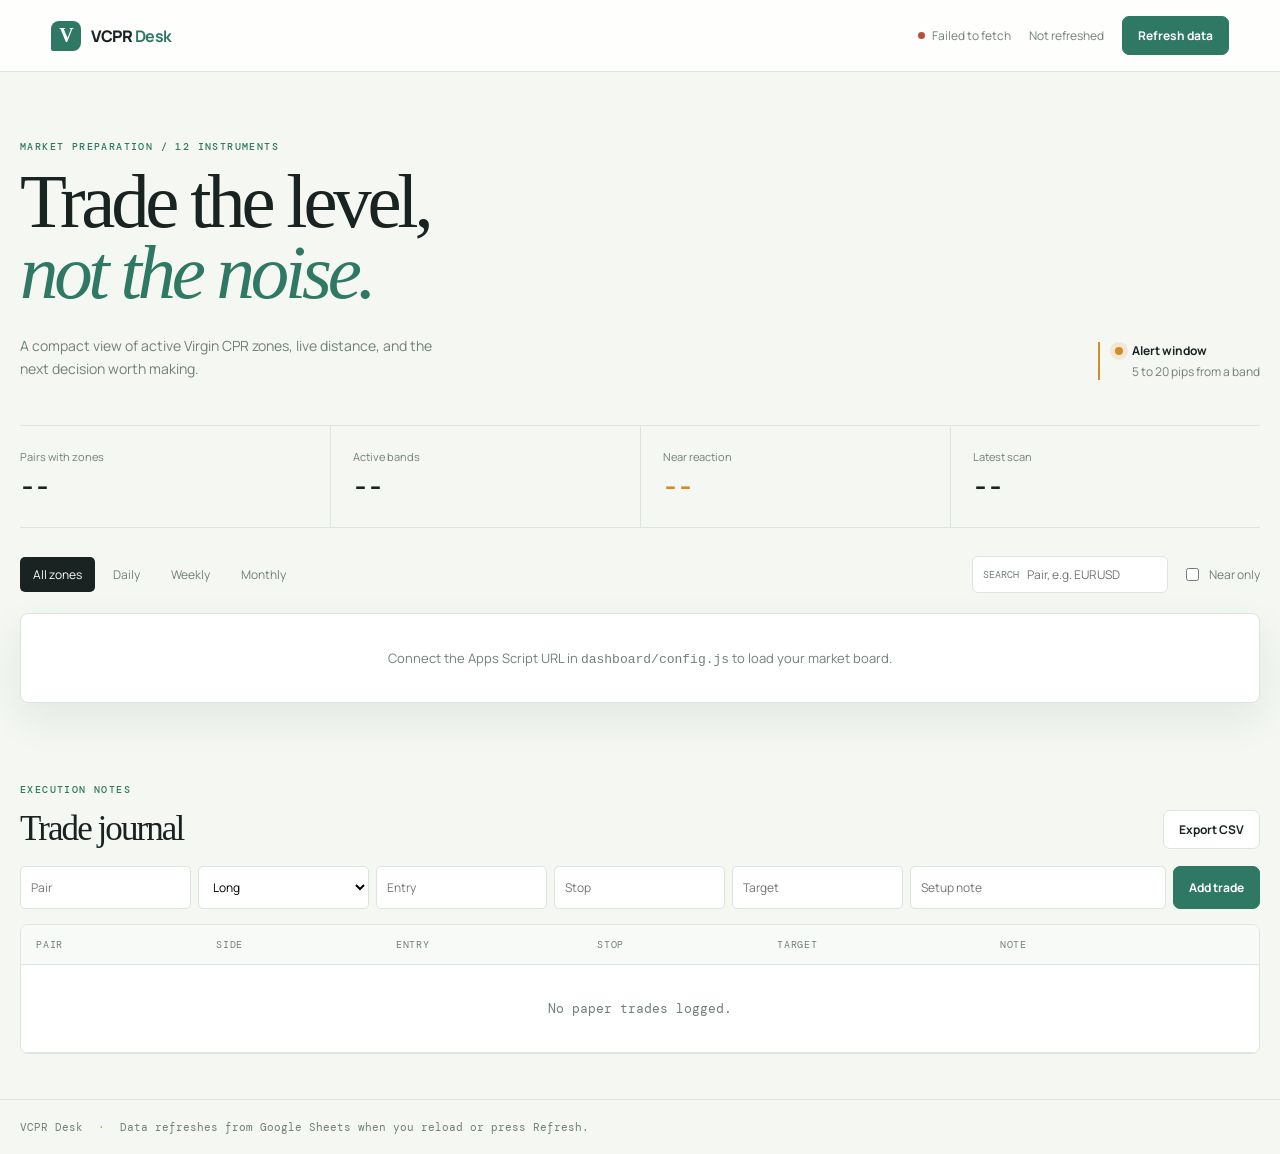
==== dashboard/index.html @ 0ec73b0f "add TradingView widget, news, and macro rate context to dashboard" ====
<!doctype html>
<html lang="en">
<head>
  <meta charset="utf-8">
  <meta name="viewport" content="width=device-width, initial-scale=1">
  <title>VCPR Desk</title>
  <link rel="preconnect" href="https://fonts.googleapis.com">
  <link rel="preconnect" href="https://fonts.gstatic.com" crossorigin>
  <link href="https://fonts.googleapis.com/css2?family=DM+Mono:wght@400;500&family=Manrope:wght@400;500;600;700;800&display=swap" rel="stylesheet">
  <link rel="stylesheet" href="styles.css">
  <style>
    .pair-table-wrap{background:var(--white);border:1px solid var(--line);border-radius:8px;overflow:hidden;box-shadow:var(--shadow)}
    .market-header,.market-row{display:grid;grid-template-columns:1.2fr .7fr 1fr 1.2fr 2fr 1fr 1fr 24px;gap:14px;align-items:center;padding:14px 17px}
    .market-header{background:#f7faf7;color:var(--muted);font:10px 'DM Mono',monospace;text-transform:uppercase;letter-spacing:.08em}
    .market-row{border-top:1px solid var(--line);font:12px 'DM Mono',monospace;cursor:pointer;outline:0}
    .market-row:hover,.market-row.open{background:#f8fbf8}.market-row.near{box-shadow:inset 3px 0 var(--amber);background:#fffaf0}
    .row-pair{font-weight:500;font-size:14px}.row-gap.near{color:var(--amber)}.row-chevron{font-size:18px;color:var(--green);text-align:center}
    .row-details{display:none;flex-direction:column;gap:16px;padding:16px 50px 22px;background:#f7faf7;border-top:1px dashed var(--line);font-size:11px;color:var(--muted)}
    .row-details.open{display:flex}
    .row-details-grid{display:grid;grid-template-columns:1fr 1fr 1fr 2fr;gap:18px}
    .row-details-grid div{display:flex;flex-direction:column;gap:5px}
    .row-details b{font:10px 'DM Mono',monospace;color:var(--green);text-transform:uppercase}
    .row-details span{line-height:1.5}
    .row-subsection{border-top:1px solid var(--line);padding-top:14px}
    .row-subsection h4{margin:0 0 10px;font:10px 'DM Mono',monospace;color:var(--green);text-transform:uppercase;letter-spacing:.08em}
    .rate-grid{display:grid;grid-template-columns:1fr 1fr;gap:14px;margin-bottom:8px}
    .rate-grid div{display:flex;flex-direction:column;gap:4px}
    .rate-grid b{font:11px Manrope,sans-serif;color:var(--ink);text-transform:none;font-weight:600}
    .macro-note{margin:0;line-height:1.55}
    .news-list{display:flex;flex-direction:column;gap:8px}
    .news-item{display:grid;grid-template-columns:50px 1fr auto;gap:10px;align-items:center;background:var(--white);border:1px solid var(--line);border-radius:5px;padding:8px 10px;font-size:11px}
    .news-item.empty-inline{grid-template-columns:1fr;color:var(--muted)}
    .news-country{font:10px 'DM Mono',monospace;color:var(--green);font-weight:700}
    .news-title{color:var(--ink)}.news-date{color:var(--muted);font:10px 'DM Mono',monospace;white-space:nowrap}
    .tv-widget{min-height:220px}
    @media(max-width:700px){.market-header{display:none}.market-row{grid-template-columns:1fr 1fr 1fr 24px;gap:8px;padding:14px}.market-row>span:nth-child(2),.market-row>span:nth-child(5),.market-row>span:nth-child(6),.market-row>span:nth-child(7){display:none}.row-details{padding:14px}.row-details-grid{grid-template-columns:1fr 1fr}.row-details-grid div:last-child{grid-column:1/-1}.rate-grid{grid-template-columns:1fr}.news-item{grid-template-columns:1fr;gap:4px}}
  </style>
</head>
<body>
  <header class="topbar">
    <a class="brand" href="."><span class="brand-mark">V</span><span>VCPR <b>Desk</b></span></a>
    <div class="top-actions"><span class="status" id="connection"><i></i> Waiting for data</span><span id="last-refresh">Not refreshed</span><button class="button button-primary" id="refresh">Refresh data</button></div>
  </header>
  <main class="shell">
    <section class="hero"><div><p class="eyebrow">Market preparation / 12 instruments</p><h1>Trade the level,<br><em>not the noise.</em></h1><p class="hero-copy">A compact view of active Virgin CPR zones, live distance, and the next decision worth making.</p></div><div class="hero-note"><span class="pulse"></span><strong>Alert window</strong><span>5 to 20 pips from a band</span></div></section>
    <section class="stats" aria-label="Dashboard summary"><div><span>Pairs with zones</span><strong id="stat-pairs">--</strong></div><div><span>Active bands</span><strong id="stat-bands">--</strong></div><div class="stat-alert"><span>Near reaction</span><strong id="stat-near">--</strong></div><div><span>Latest scan</span><strong id="stat-scan">--</strong></div></section>
    <section class="toolbar"><div class="tabs" role="tablist"><button class="tab active" data-timeframe="all">All zones</button><button class="tab" data-timeframe="daily">Daily</button><button class="tab" data-timeframe="weekly">Weekly</button><button class="tab" data-timeframe="monthly">Monthly</button></div><label class="search"><span>Search</span><input id="pair-search" type="search" placeholder="Pair, e.g. EURUSD"></label><label class="toggle"><input id="near-only" type="checkbox"><span>Near only</span></label></section>
    <section id="pair-grid" class="pair-table-wrap" aria-live="polite"><div class="empty">Connect the Apps Script URL in <code>dashboard/config.js</code> to load your market board.</div></section>
    <section class="journal-section"><div class="section-heading"><div><p class="eyebrow">Execution notes</p><h2>Trade journal</h2></div><button class="button" id="export-journal">Export CSV</button></div><form id="trade-form" class="trade-form"><input name="pair" required placeholder="Pair"><select name="direction"><option>Long</option><option>Short</option></select><input name="entry" type="number" step="any" placeholder="Entry"><input name="stop" type="number" step="any" placeholder="Stop"><input name="target" type="number" step="any" placeholder="Target"><input name="note" placeholder="Setup note"><button class="button button-primary" type="submit">Add trade</button></form><div class="journal-wrap"><table><thead><tr><th>Pair</th><th>Side</th><th>Entry</th><th>Stop</th><th>Target</th><th>Note</th><th></th></tr></thead><tbody id="journal-body"><tr><td colspan="7" class="empty">No paper trades logged.</td></tr></tbody></table></div></section>
  </main>
  <footer>VCPR Desk <span>·</span> Data refreshes from Google Sheets when you reload or press Refresh.</footer>
  <script src="config.js"></script><script src="app.js"></script>
</body>
</html>
---- dashboard/styles.css ----
:root{--ink:#182322;--muted:#71807a;--line:#dce5df;--paper:#f4f7f2;--white:#fff;--green:#2f7864;--mint:#d9eee2;--amber:#d78b28;--red:#bd4c3e;--shadow:0 16px 42px rgba(31,62,48,.08)}*{box-sizing:border-box}body{margin:0;background:var(--paper);color:var(--ink);font-family:Manrope, sans-serif}button,input,select{font:inherit}.topbar{height:72px;border-bottom:1px solid var(--line);background:rgba(255,255,255,.86);display:flex;align-items:center;justify-content:space-between;padding:0 clamp(18px,4vw,64px);position:sticky;top:0;z-index:5;backdrop-filter:blur(12px)}.brand{display:flex;align-items:center;gap:10px;color:var(--ink);font-weight:800;letter-spacing:-.03em;text-decoration:none}.brand b{color:var(--green)}.brand-mark{display:grid;place-items:center;width:30px;height:30px;background:var(--green);color:#fff;font-family:Georgia,serif;font-size:20px;border-radius:8px 8px 8px 2px}.top-actions{display:flex;align-items:center;gap:18px;color:var(--muted);font-size:12px}.status{display:flex;align-items:center;gap:7px}.status i{width:7px;height:7px;border-radius:50%;background:var(--amber)}.status.ok i{background:var(--green)}.status.error i{background:var(--red)}.button{border:1px solid var(--line);background:var(--white);color:var(--ink);padding:10px 15px;border-radius:7px;cursor:pointer;font-weight:700;font-size:12px}.button:hover{border-color:var(--green)}.button-primary{background:var(--green);border-color:var(--green);color:#fff}.shell{width:min(1400px,calc(100% - 40px));margin:auto}.hero{display:flex;justify-content:space-between;align-items:end;padding:68px 0 45px;border-bottom:1px solid var(--line)}.eyebrow{text-transform:uppercase;letter-spacing:.14em;color:var(--green);font:500 10px 'DM Mono',monospace;margin:0 0 13px}h1,h2{font-family:Georgia,serif;font-weight:400;letter-spacing:-.055em;margin:0}h1{font-size:clamp(46px,6vw,82px);line-height:.93}h1 em{color:var(--green);font-style:italic}.hero-copy{color:var(--muted);max-width:430px;font-size:14px;line-height:1.65;margin:25px 0 0}.hero-note{display:grid;grid-template-columns:auto auto;gap:4px 9px;align-items:center;border-left:2px solid var(--amber);padding-left:15px;font-size:12px;color:var(--muted)}.hero-note strong{color:var(--ink)}.hero-note span:last-child{grid-column:2}.pulse{width:8px;height:8px;background:var(--amber);border-radius:50%;box-shadow:0 0 0 5px rgba(215,139,40,.14)}.stats{display:grid;grid-template-columns:repeat(4,1fr);border-bottom:1px solid var(--line)}.stats div{padding:23px 22px 22px 0}.stats div+div{padding-left:22px;border-left:1px solid var(--line)}.stats span{display:block;color:var(--muted);font-size:11px;margin-bottom:8px}.stats strong{font:500 25px 'DM Mono',monospace}.stat-alert strong{color:var(--amber)}.toolbar{display:flex;align-items:center;gap:14px;padding:28px 0 20px}.tabs{display:flex;gap:5px}.tab{border:0;background:transparent;color:var(--muted);padding:9px 13px;cursor:pointer;border-radius:5px;font-size:12px}.tab.active,.tab:hover{background:var(--ink);color:#fff}.search{margin-left:auto;display:flex;align-items:center;border:1px solid var(--line);background:#fff;border-radius:6px;padding:0 10px;gap:8px}.search span{font:10px 'DM Mono',monospace;color:var(--muted);text-transform:uppercase}.search input{border:0;outline:0;width:130px;padding:9px 0;font-size:12px}.toggle{font-size:12px;color:var(--muted);display:flex;gap:7px;align-items:center}.pair-grid{display:grid;grid-template-columns:repeat(3,1fr);gap:12px}.pair-card{background:var(--white);border:1px solid var(--line);border-radius:8px;box-shadow:var(--shadow);padding:18px;position:relative;overflow:hidden}.pair-card.near{border-color:#e9c17c;box-shadow:0 12px 34px rgba(215,139,40,.13)}.pair-head{display:flex;justify-content:space-between;align-items:start}.pair-name{font:500 17px 'DM Mono',monospace;letter-spacing:.02em}.pair-price{font:500 15px 'DM Mono',monospace}.pair-meta{display:flex;gap:7px;margin:9px 0 16px}.chip{font:10px 'DM Mono',monospace;text-transform:uppercase;color:var(--green);background:var(--mint);padding:4px 7px;border-radius:3px}.chip.near{color:#966014;background:#fff0d3}.band-row{display:flex;justify-content:space-between;font:11px 'DM Mono',monospace;color:var(--muted);margin:8px 0}.band-row strong{color:var(--ink);font-weight:500}.meter{height:7px;background:#edf1ed;border-radius:20px;position:relative;margin:12px 0 15px}.meter-band{position:absolute;height:100%;background:var(--mint);border-radius:20px}.meter-price{position:absolute;width:3px;height:13px;background:var(--ink);top:-3px;border-radius:2px}.card-footer{display:flex;justify-content:space-between;align-items:center;color:var(--muted);font-size:11px}.distance{font:500 12px 'DM Mono',monospace}.distance.near{color:var(--amber)}.empty{padding:35px;text-align:center;color:var(--muted);font-size:13px;grid-column:1/-1}.journal-section{margin:80px 0 45px}.section-heading{display:flex;justify-content:space-between;align-items:end;margin-bottom:17px}h2{font-size:35px}.trade-form{display:grid;grid-template-columns:1fr 1fr 1fr 1fr 1fr 1.5fr auto;gap:7px;margin-bottom:15px}.trade-form input,.trade-form select{min-width:0;border:1px solid var(--line);border-radius:5px;background:#fff;padding:11px 10px;font-size:12px;outline:none}.trade-form input:focus{border-color:var(--green)}.journal-wrap{background:#fff;border:1px solid var(--line);border-radius:8px;overflow:auto}table{width:100%;border-collapse:collapse;font-size:12px}th{text-align:left;color:var(--muted);font:10px 'DM Mono',monospace;text-transform:uppercase;letter-spacing:.08em;background:#f7faf7}th,td{padding:13px 15px;border-bottom:1px solid var(--line);white-space:nowrap}td{font-family:'DM Mono',monospace}td:nth-child(6){font-family:Manrope,sans-serif;color:var(--muted);white-space:normal}.delete{border:0;background:none;color:var(--red);cursor:pointer;font-size:16px}footer{border-top:1px solid var(--line);padding:20px max(20px,calc((100% - 1400px)/2));color:var(--muted);font:11px 'DM Mono',monospace}footer span{margin:0 8px;color:var(--amber)}@media(max-width:900px){.pair-grid{grid-template-columns:repeat(2,1fr)}.trade-form{grid-template-columns:repeat(3,1fr)}.trade-form button{grid-column:span 3}.hero{padding-top:45px}.hero-note{display:none}}@media(max-width:600px){.topbar{height:auto;min-height:64px;gap:12px;padding:13px 18px;align-items:start}.top-actions{gap:10px;flex-wrap:wrap;justify-content:end}.top-actions #last-refresh{display:none}.top-actions .button{padding:9px}.shell{width:calc(100% - 28px)}.hero{padding:42px 0 32px}.stats{grid-template-columns:repeat(2,1fr)}.stats div,.stats div+div{padding:17px 10px 17px 0;border-left:0}.stats div:nth-child(even){padding-left:10px;border-left:1px solid var(--line)}.stats strong{font-size:20px}.toolbar{align-items:stretch;flex-wrap:wrap}.tabs{width:100%;overflow:auto}.search{margin-left:0;flex:1}.toggle{padding:0 4px}.pair-grid{grid-template-columns:1fr}.trade-form{grid-template-columns:repeat(2,1fr)}.trade-form input[name=note]{grid-column:span 2}.trade-form button{grid-column:span 2}h1{font-size:54px}}
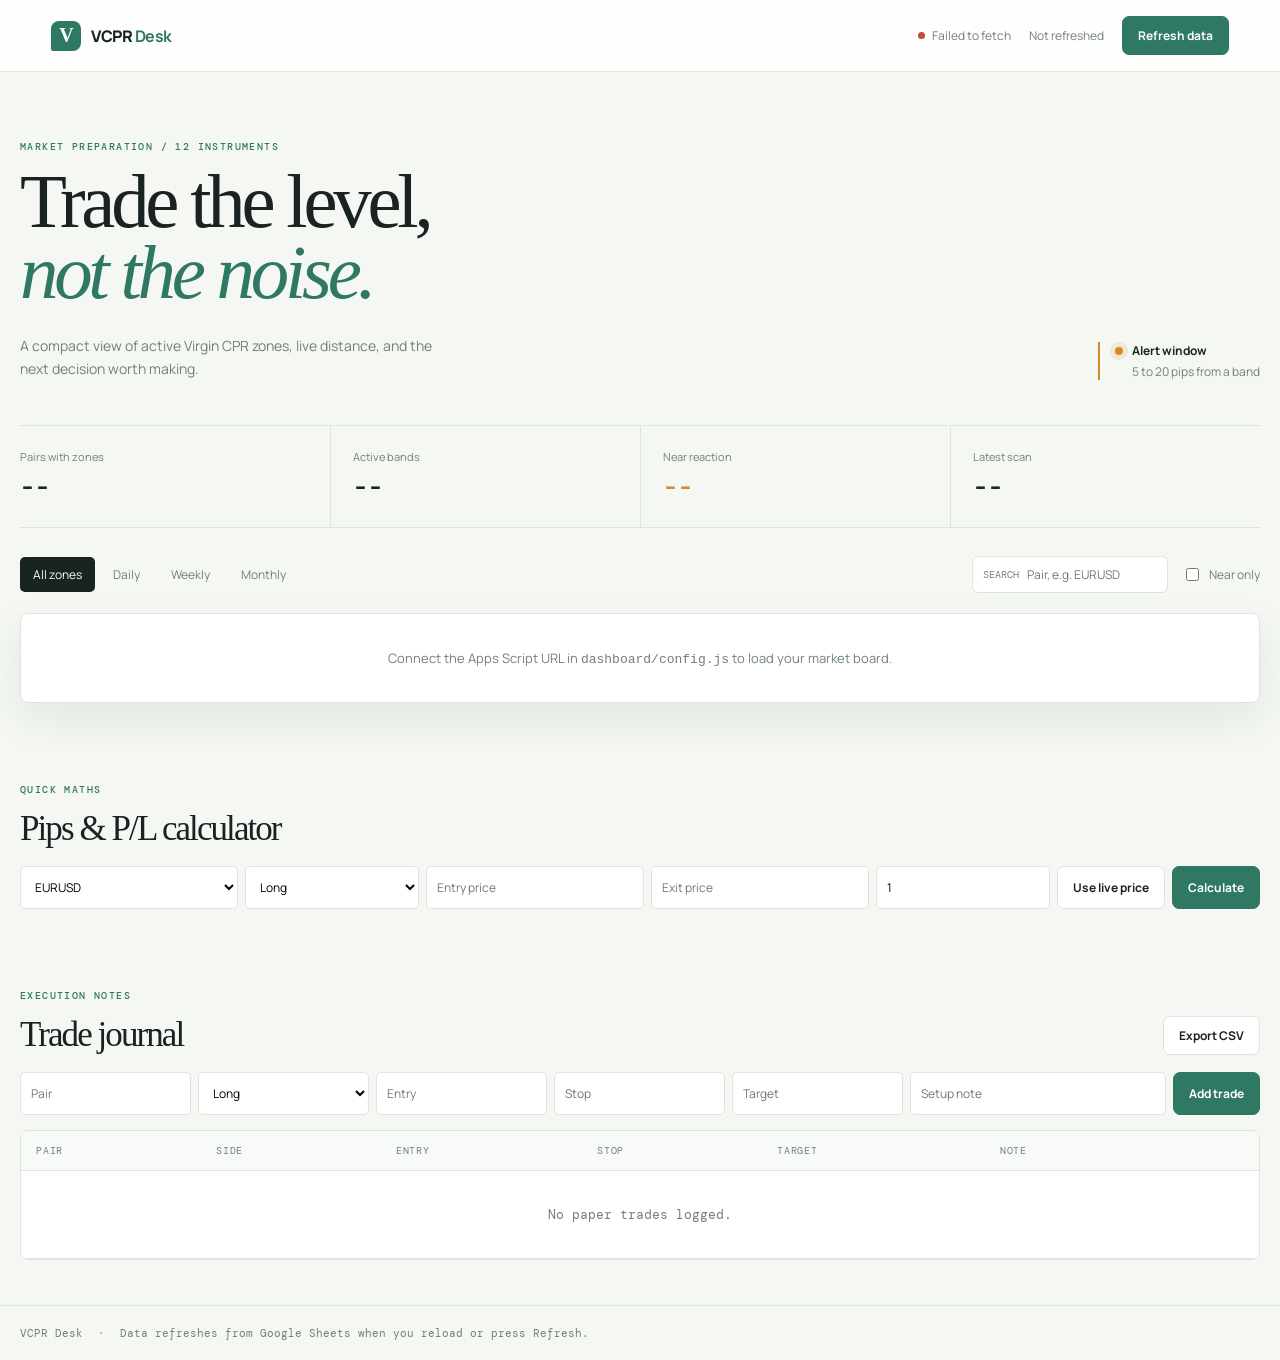
==== commit 61e107aa: "add pips and P/L calculator" ====
--- a/dashboard/index.html
+++ b/dashboard/index.html
@@ -33,7 +33,15 @@
     .news-country{font:10px 'DM Mono',monospace;color:var(--green);font-weight:700}
     .news-title{color:var(--ink)}.news-date{color:var(--muted);font:10px 'DM Mono',monospace;white-space:nowrap}
     .tv-widget{min-height:220px}
-    @media(max-width:700px){.market-header{display:none}.market-row{grid-template-columns:1fr 1fr 1fr 24px;gap:8px;padding:14px}.market-row>span:nth-child(2),.market-row>span:nth-child(5),.market-row>span:nth-child(6),.market-row>span:nth-child(7){display:none}.row-details{padding:14px}.row-details-grid{grid-template-columns:1fr 1fr}.row-details-grid div:last-child{grid-column:1/-1}.rate-grid{grid-template-columns:1fr}.news-item{grid-template-columns:1fr;gap:4px}}
+    .calc-form{grid-template-columns:1fr .8fr 1fr 1fr .8fr auto auto}
+    .calc-result{margin-top:14px;display:none;grid-template-columns:1fr 1fr 1fr;gap:14px;background:var(--white);border:1px solid var(--line);border-radius:8px;padding:16px 18px}
+    .calc-result.show{display:grid}
+    .calc-result div{display:flex;flex-direction:column;gap:5px}
+    .calc-result b{font:10px 'DM Mono',monospace;color:var(--green);text-transform:uppercase;letter-spacing:.06em}
+    .calc-result span{font:16px 'DM Mono',monospace;color:var(--ink)}
+    .calc-result span.loss{color:var(--red)}.calc-result span.profit{color:var(--green)}
+    .calc-note{grid-column:1/-1;font-size:11px;color:var(--muted);margin:0}
+    @media(max-width:700px){.market-header{display:none}.market-row{grid-template-columns:1fr 1fr 1fr 24px;gap:8px;padding:14px}.market-row>span:nth-child(2),.market-row>span:nth-child(5),.market-row>span:nth-child(6),.market-row>span:nth-child(7){display:none}.row-details{padding:14px}.row-details-grid{grid-template-columns:1fr 1fr}.row-details-grid div:last-child{grid-column:1/-1}.rate-grid{grid-template-columns:1fr}.news-item{grid-template-columns:1fr;gap:4px}.calc-form{grid-template-columns:repeat(2,1fr)}.calc-form button{grid-column:span 2}.calc-result{grid-template-columns:1fr}}
   </style>
 </head>
 <body>
@@ -46,6 +54,7 @@
     <section class="stats" aria-label="Dashboard summary"><div><span>Pairs with zones</span><strong id="stat-pairs">--</strong></div><div><span>Active bands</span><strong id="stat-bands">--</strong></div><div class="stat-alert"><span>Near reaction</span><strong id="stat-near">--</strong></div><div><span>Latest scan</span><strong id="stat-scan">--</strong></div></section>
     <section class="toolbar"><div class="tabs" role="tablist"><button class="tab active" data-timeframe="all">All zones</button><button class="tab" data-timeframe="daily">Daily</button><button class="tab" data-timeframe="weekly">Weekly</button><button class="tab" data-timeframe="monthly">Monthly</button></div><label class="search"><span>Search</span><input id="pair-search" type="search" placeholder="Pair, e.g. EURUSD"></label><label class="toggle"><input id="near-only" type="checkbox"><span>Near only</span></label></section>
     <section id="pair-grid" class="pair-table-wrap" aria-live="polite"><div class="empty">Connect the Apps Script URL in <code>dashboard/config.js</code> to load your market board.</div></section>
+    <section class="journal-section"><div class="section-heading"><div><p class="eyebrow">Quick maths</p><h2>Pips &amp; P/L calculator</h2></div></div><form id="calc-form" class="trade-form calc-form"><select name="pair" id="calc-pair"></select><select name="direction"><option>Long</option><option>Short</option></select><input name="entry" type="number" step="any" placeholder="Entry price" required><input name="exit" type="number" step="any" placeholder="Exit price" required><input name="lots" type="number" step="any" value="1" placeholder="Lot size"><button class="button" type="button" id="calc-use-live">Use live price</button><button class="button button-primary" type="submit">Calculate</button></form><div id="calc-result" class="calc-result"></div></section>
     <section class="journal-section"><div class="section-heading"><div><p class="eyebrow">Execution notes</p><h2>Trade journal</h2></div><button class="button" id="export-journal">Export CSV</button></div><form id="trade-form" class="trade-form"><input name="pair" required placeholder="Pair"><select name="direction"><option>Long</option><option>Short</option></select><input name="entry" type="number" step="any" placeholder="Entry"><input name="stop" type="number" step="any" placeholder="Stop"><input name="target" type="number" step="any" placeholder="Target"><input name="note" placeholder="Setup note"><button class="button button-primary" type="submit">Add trade</button></form><div class="journal-wrap"><table><thead><tr><th>Pair</th><th>Side</th><th>Entry</th><th>Stop</th><th>Target</th><th>Note</th><th></th></tr></thead><tbody id="journal-body"><tr><td colspan="7" class="empty">No paper trades logged.</td></tr></tbody></table></div></section>
   </main>
   <footer>VCPR Desk <span>·</span> Data refreshes from Google Sheets when you reload or press Refresh.</footer>
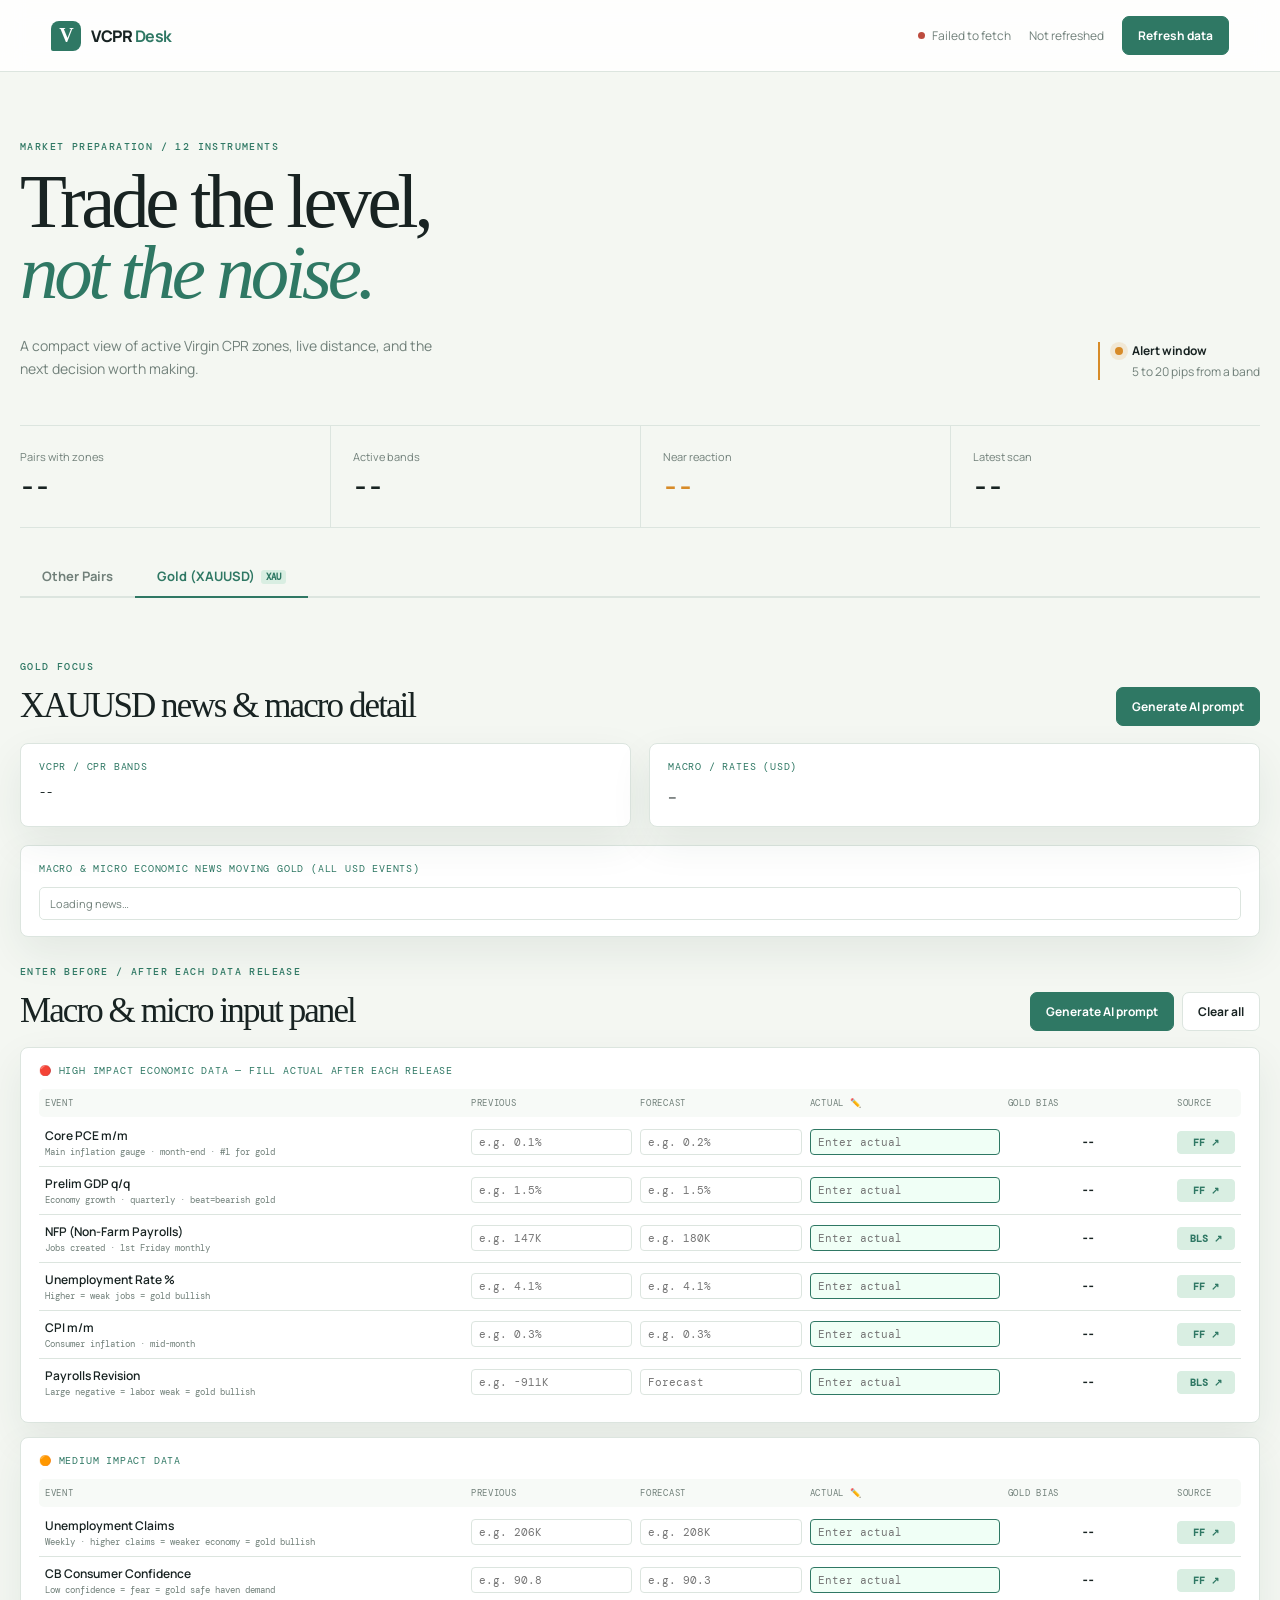
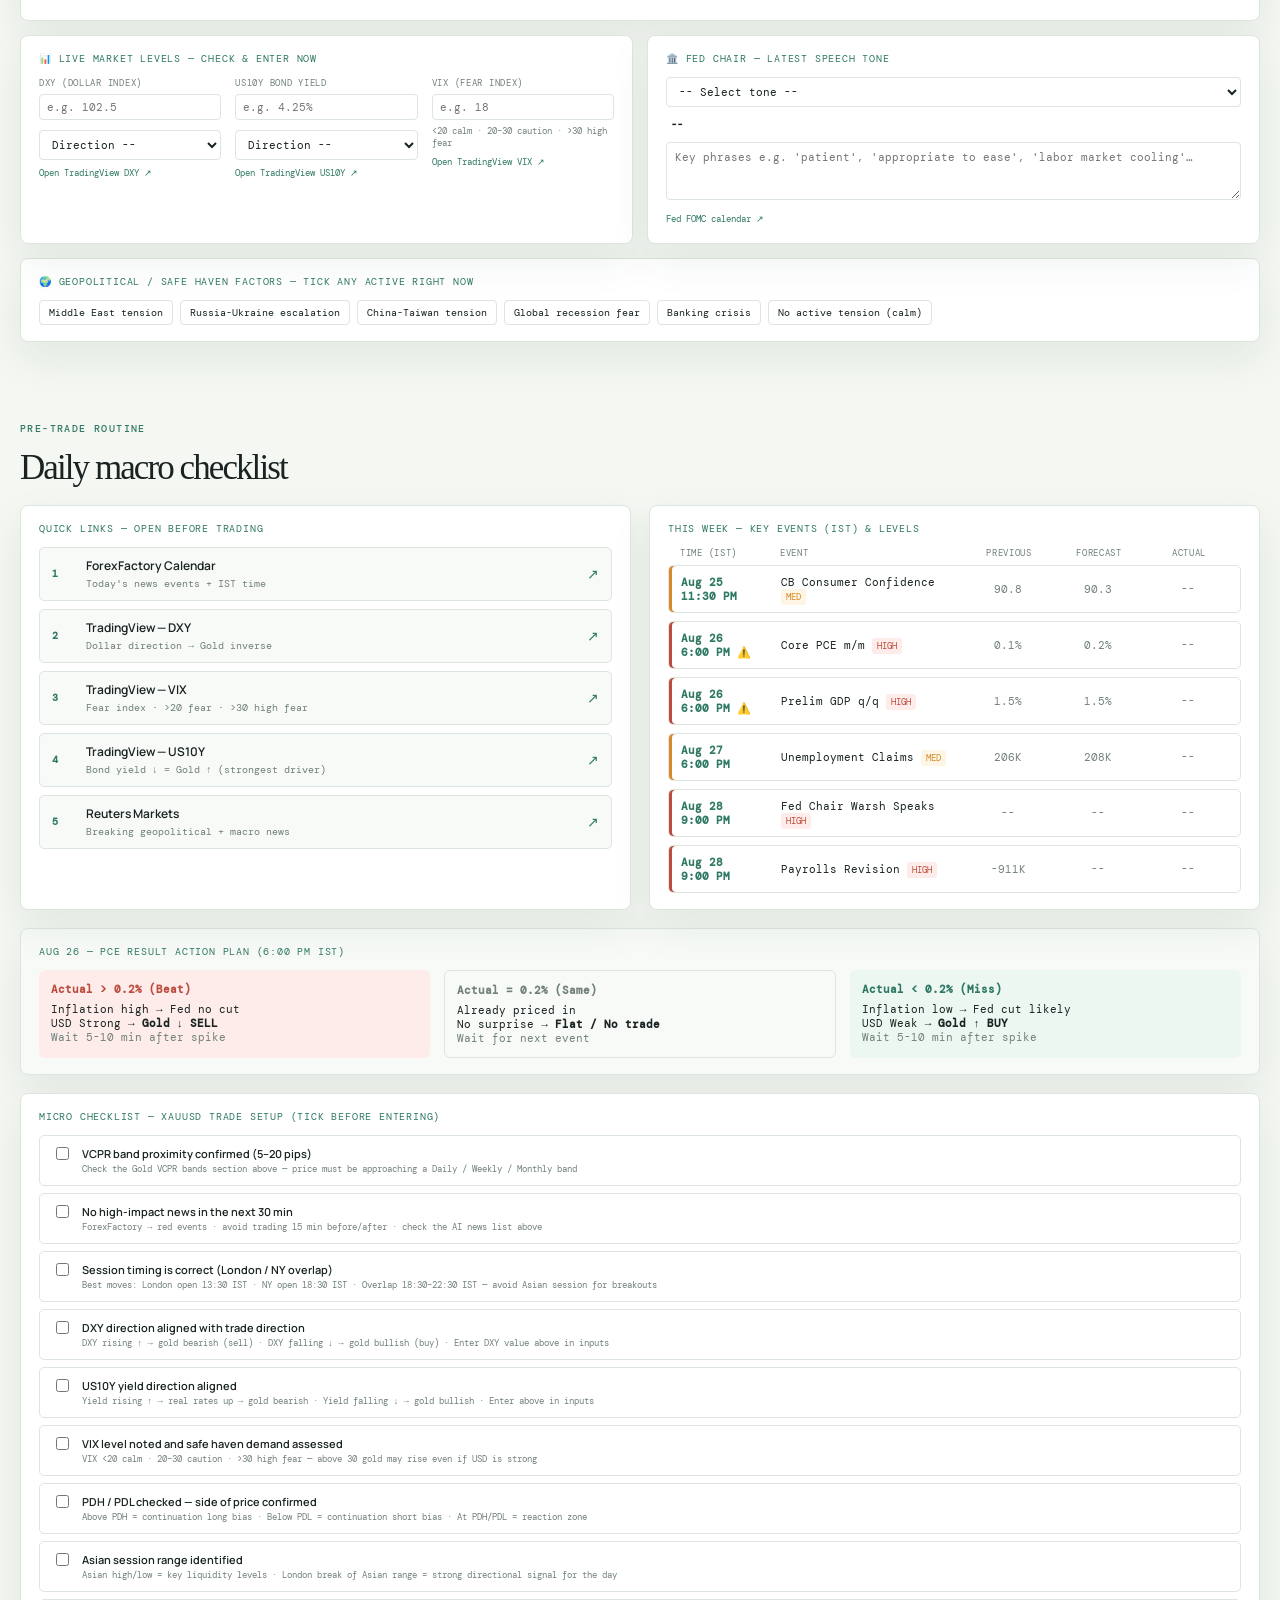
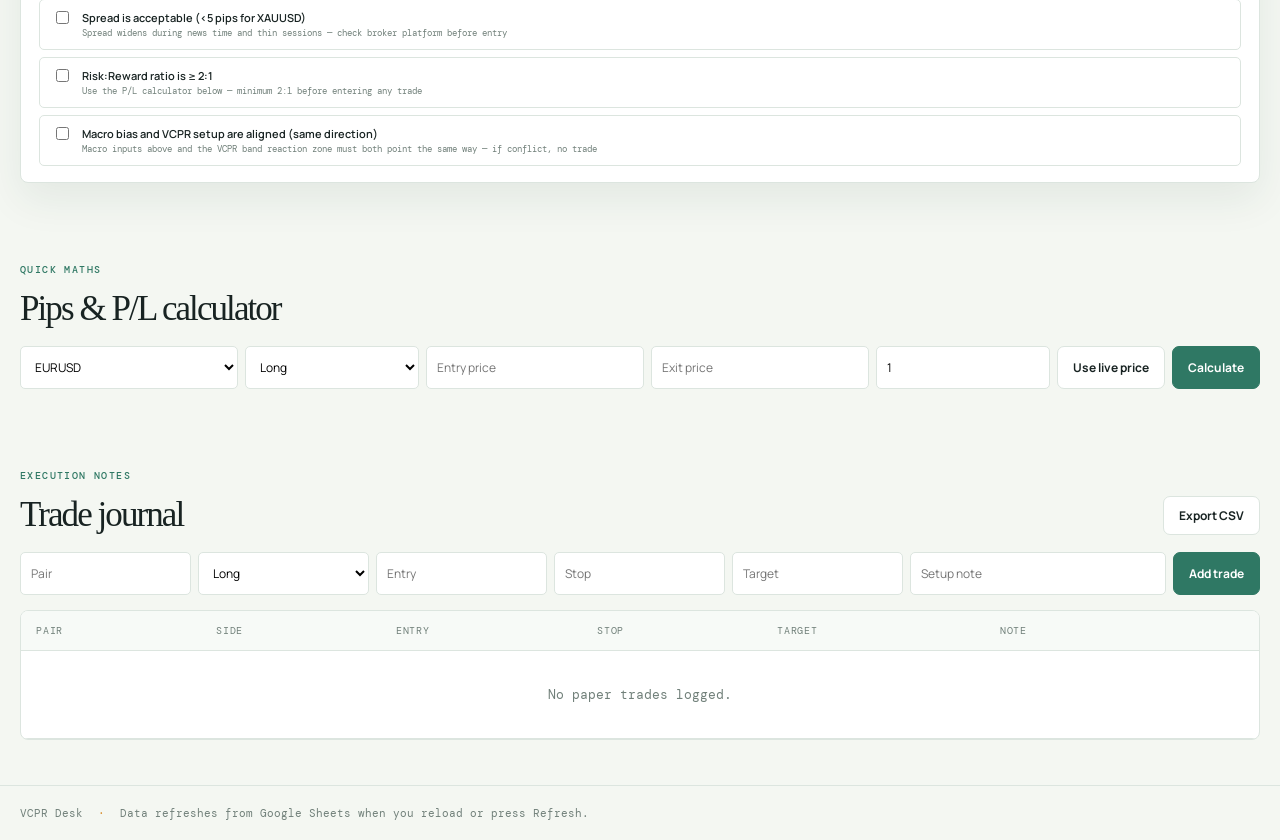
==== commit 044ad0ac: "dashboard chnages" ====
--- a/dashboard/index.html
+++ b/dashboard/index.html
@@ -41,7 +41,75 @@
     .calc-result span{font:16px 'DM Mono',monospace;color:var(--ink)}
     .calc-result span.loss{color:var(--red)}.calc-result span.profit{color:var(--green)}
     .calc-note{grid-column:1/-1;font-size:11px;color:var(--muted);margin:0}
-    @media(max-width:700px){.market-header{display:none}.market-row{grid-template-columns:1fr 1fr 1fr 24px;gap:8px;padding:14px}.market-row>span:nth-child(2),.market-row>span:nth-child(5),.market-row>span:nth-child(6),.market-row>span:nth-child(7){display:none}.row-details{padding:14px}.row-details-grid{grid-template-columns:1fr 1fr}.row-details-grid div:last-child{grid-column:1/-1}.rate-grid{grid-template-columns:1fr}.news-item{grid-template-columns:1fr;gap:4px}.calc-form{grid-template-columns:repeat(2,1fr)}.calc-form button{grid-column:span 2}.calc-result{grid-template-columns:1fr}}
+    .gold-section{margin-top:34px}
+    .gold-grid{display:grid;grid-template-columns:1fr 1fr;gap:18px;margin-bottom:18px}
+    .gold-card{background:var(--white);border:1px solid var(--line);border-radius:8px;padding:16px 18px;box-shadow:var(--shadow)}
+    .gold-card h4{margin:0 0 12px;font:10px 'DM Mono',monospace;color:var(--green);text-transform:uppercase;letter-spacing:.08em}
+    .gold-bands-list{display:flex;flex-direction:column;gap:10px;font:12px 'DM Mono',monospace}
+    .gold-band-row{display:flex;justify-content:space-between;gap:10px;border-top:1px solid var(--line);padding-top:8px}
+    .gold-band-row:first-child{border-top:0;padding-top:0}
+    .gold-band-row b{color:var(--ink);font-weight:500}
+    .gold-band-row span{color:var(--muted)}
+    .gold-band-row span.near{color:var(--amber);font-weight:700}
+    .gold-news-card{margin-bottom:18px}
+    .gold-news-card .news-list{max-height:420px;overflow-y:auto}
+    .news-item.impact-high{box-shadow:inset 3px 0 var(--red)}
+    .news-item.impact-medium{box-shadow:inset 3px 0 var(--amber)}
+    .news-item.impact-low{box-shadow:inset 3px 0 var(--line)}
+    .news-impact{font:9px 'DM Mono',monospace;text-transform:uppercase;color:var(--muted)}
+    .news-meta{font:10px 'DM Mono',monospace;color:var(--muted);white-space:nowrap}
+    .ai-prompt-wrap{background:var(--white);border:1px solid var(--line);border-radius:8px;padding:16px 18px;box-shadow:var(--shadow)}
+    .ai-prompt-wrap textarea{width:100%;min-height:260px;resize:vertical;border:1px solid var(--line);border-radius:6px;padding:12px;font:12px 'DM Mono',monospace;color:var(--ink);background:#f7faf7}
+    .page-tab-nav{display:flex;gap:0;margin:28px 0 0;border-bottom:2px solid var(--line)}
+    .page-tab-btn{border:0;border-bottom:2px solid transparent;background:none;padding:11px 22px;margin-bottom:-2px;font:700 13px Manrope,sans-serif;color:var(--muted);cursor:pointer;transition:color .15s}
+    .page-tab-btn:hover{color:var(--ink)}
+    .page-tab-btn.active{color:var(--green);border-bottom-color:var(--green)}
+    .page-tab-btn .tab-badge{display:inline-block;background:var(--mint);color:var(--green);font:700 9px 'DM Mono',monospace;padding:1px 5px;border-radius:3px;margin-left:6px;vertical-align:middle}
+    .page-tab-panel{display:none;padding-top:28px}
+    .page-tab-panel.active{display:block}
+    .mi-card{background:var(--white);border:1px solid var(--line);border-radius:8px;padding:16px 18px;box-shadow:var(--shadow);margin-top:14px}
+    .mi-card:first-of-type{margin-top:0}
+    .mi-card h4{margin:0 0 12px;font:10px 'DM Mono',monospace;color:var(--green);text-transform:uppercase;letter-spacing:.08em}
+    .mi-table{display:flex;flex-direction:column}
+    .mi-head,.mi-row{display:grid;grid-template-columns:2.2fr .85fr .85fr 1fr .85fr 58px;gap:8px;align-items:center;padding:8px 6px}
+    .mi-head{background:#f7faf7;border-radius:5px;font:9px 'DM Mono',monospace;color:var(--muted);text-transform:uppercase;letter-spacing:.08em;margin-bottom:2px}
+    .mi-row{border-bottom:1px solid var(--line)}.mi-row:last-child{border-bottom:0}.mi-row:hover{background:#f7faf7}
+    .mi-event{display:flex;flex-direction:column;gap:2px}
+    .mi-name{font:600 12px Manrope,sans-serif;color:var(--ink)}
+    .mi-hint{font:9px 'DM Mono',monospace;color:var(--muted)}
+    .mi-field{width:100%;border:1px solid var(--line);border-radius:4px;padding:5px 7px;font:11px 'DM Mono',monospace;color:var(--ink);background:var(--white)}
+    .mi-field:focus{outline:none;border-color:var(--green)}
+    .mi-actual{border-color:var(--green)!important;background:#f0fff6}
+    .mi-actual:focus{background:var(--white)}
+    .mi-bias{font:10px 'DM Mono',monospace;font-weight:700;text-align:center;padding:3px 5px;border-radius:3px;white-space:nowrap}
+    .mi-bias.bullish{background:#d9eee2;color:var(--green)}
+    .mi-bias.bearish{background:#fdecea;color:var(--red)}
+    .mi-bias.neutral{background:#f3f3f3;color:var(--muted)}
+    .mi-src{display:inline-flex;align-items:center;justify-content:center;font:700 10px 'DM Mono',monospace;color:var(--green);text-decoration:none;border:1px solid var(--mint);border-radius:4px;padding:4px 6px;background:var(--mint);white-space:nowrap}
+    .mi-src:hover{background:var(--green);color:#fff;border-color:var(--green)}
+    .mi-two-col{display:grid;grid-template-columns:1fr 1fr;gap:14px;margin-top:14px}
+    .mi-levels-grid{display:grid;grid-template-columns:repeat(3,1fr);gap:14px}
+    .mi-level-block{display:flex;flex-direction:column;gap:5px}
+    .mi-level-label{font:9px 'DM Mono',monospace;color:var(--muted);text-transform:uppercase;letter-spacing:.08em}
+    .mi-level-link{font:9px 'DM Mono',monospace;color:var(--green);text-decoration:none;margin-top:2px}
+    .mi-level-link:hover{text-decoration:underline}
+    .mi-select{width:100%;border:1px solid var(--line);border-radius:4px;padding:6px 8px;font:11px 'DM Mono',monospace;color:var(--ink);background:var(--white)}
+    .mi-select:focus{outline:none;border-color:var(--green)}
+    .mi-fed-notes{width:100%;border:1px solid var(--line);border-radius:4px;padding:7px 8px;font:11px 'DM Mono',monospace;color:var(--ink);resize:vertical;min-height:58px;margin-top:8px}
+    .mi-fed-notes:focus{outline:none;border-color:var(--green)}
+    .mi-geo-options{display:flex;flex-wrap:wrap;gap:7px}
+    .mi-geo-tag{display:inline-flex;align-items:center;gap:5px;border:1px solid var(--line);border-radius:4px;padding:5px 9px;font:10px 'DM Mono',monospace;cursor:pointer;background:var(--white);user-select:none}
+    .mi-geo-tag:hover{border-color:var(--green)}
+    .mi-geo-tag.checked{background:var(--mint);border-color:var(--green);color:var(--green)}
+    .mi-geo-tag input{display:none}
+    .micro-checklist{display:flex;flex-direction:column;gap:7px}
+    .micro-check-item{display:flex;align-items:flex-start;gap:10px;background:var(--white);border:1px solid var(--line);border-radius:5px;padding:10px 12px;font:11px 'DM Mono',monospace;cursor:pointer;transition:background .1s}
+    .micro-check-item.done{background:#f0fff6;border-color:var(--green)}
+    .micro-check-item input[type=checkbox]{margin-top:1px;accent-color:var(--green);flex-shrink:0}
+    .micro-check-label{display:flex;flex-direction:column;gap:2px}
+    .micro-check-name{color:var(--ink);font:600 11px Manrope,sans-serif}
+    .micro-check-sub{color:var(--muted);font-size:9px}
+    @media(max-width:700px){.market-header{display:none}.market-row{grid-template-columns:1fr 1fr 1fr 24px;gap:8px;padding:14px}.market-row>span:nth-child(2),.market-row>span:nth-child(5),.market-row>span:nth-child(6),.market-row>span:nth-child(7){display:none}.row-details{padding:14px}.row-details-grid{grid-template-columns:1fr 1fr}.row-details-grid div:last-child{grid-column:1/-1}.rate-grid{grid-template-columns:1fr}.news-item{grid-template-columns:1fr;gap:4px}.calc-form{grid-template-columns:repeat(2,1fr)}.calc-form button{grid-column:span 2}.calc-result{grid-template-columns:1fr}.gold-grid{grid-template-columns:1fr}.mi-head{display:none}.mi-row{grid-template-columns:1fr .8fr .8fr;gap:5px;font-size:10px}.mi-row .mi-src{display:none}.mi-row .mi-bias{display:none}.mi-two-col{grid-template-columns:1fr}.mi-levels-grid{grid-template-columns:1fr 1fr}}
   </style>
 </head>
 <body>
@@ -52,8 +120,276 @@
   <main class="shell">
     <section class="hero"><div><p class="eyebrow">Market preparation / 12 instruments</p><h1>Trade the level,<br><em>not the noise.</em></h1><p class="hero-copy">A compact view of active Virgin CPR zones, live distance, and the next decision worth making.</p></div><div class="hero-note"><span class="pulse"></span><strong>Alert window</strong><span>5 to 20 pips from a band</span></div></section>
     <section class="stats" aria-label="Dashboard summary"><div><span>Pairs with zones</span><strong id="stat-pairs">--</strong></div><div><span>Active bands</span><strong id="stat-bands">--</strong></div><div class="stat-alert"><span>Near reaction</span><strong id="stat-near">--</strong></div><div><span>Latest scan</span><strong id="stat-scan">--</strong></div></section>
+    <nav class="page-tab-nav" role="tablist" aria-label="Instrument view">
+      <button class="page-tab-btn" id="ptab-pairs" role="tab" aria-selected="false" aria-controls="tab-panel-pairs">Other Pairs</button>
+      <button class="page-tab-btn active" id="ptab-gold" role="tab" aria-selected="true" aria-controls="tab-panel-gold">Gold (XAUUSD)<span class="tab-badge">XAU</span></button>
+    </nav>
+    <div id="tab-panel-pairs" class="page-tab-panel" role="tabpanel">
     <section class="toolbar"><div class="tabs" role="tablist"><button class="tab active" data-timeframe="all">All zones</button><button class="tab" data-timeframe="daily">Daily</button><button class="tab" data-timeframe="weekly">Weekly</button><button class="tab" data-timeframe="monthly">Monthly</button></div><label class="search"><span>Search</span><input id="pair-search" type="search" placeholder="Pair, e.g. EURUSD"></label><label class="toggle"><input id="near-only" type="checkbox"><span>Near only</span></label></section>
     <section id="pair-grid" class="pair-table-wrap" aria-live="polite"><div class="empty">Connect the Apps Script URL in <code>dashboard/config.js</code> to load your market board.</div></section>
+    </div>
+    <div id="tab-panel-gold" class="page-tab-panel active" role="tabpanel">
+    <section class="gold-section" id="gold-section">
+      <div class="section-heading"><div><p class="eyebrow">Gold focus</p><h2>XAUUSD news &amp; macro detail</h2></div><button class="button button-primary" id="gold-generate-prompt">Generate AI prompt</button></div>
+      <div class="gold-grid">
+        <div class="gold-card"><h4>VCPR / CPR bands</h4><div class="gold-bands-list" id="gold-bands">--</div></div>
+        <div class="gold-card"><h4>Macro / rates (USD)</h4><div id="gold-macro"><p class="macro-note">--</p></div></div>
+      </div>
+      <div class="gold-card gold-news-card"><h4>Macro &amp; micro economic news moving gold (all USD events)</h4><div class="news-list" id="gold-news-list"><div class="news-item empty-inline">Loading news…</div></div></div>
+      <div class="ai-prompt-wrap" id="ai-prompt-wrap" style="display:none">
+        <div class="section-heading"><div><p class="eyebrow">Copy / paste</p><h2 style="font-family:inherit;font-size:16px">AI analysis prompt</h2></div><button class="button" id="copy-ai-prompt">Copy prompt</button></div>
+        <textarea id="ai-prompt-output" readonly></textarea>
+      </div>
+    </section>
+
+    <!-- ── Macro & Micro Input Panel ─────────────────────────── -->
+    <section id="macro-input-section" style="margin-top:28px">
+      <div class="section-heading" style="margin-bottom:16px">
+        <div><p class="eyebrow">Enter before / after each data release</p><h2>Macro &amp; micro input panel</h2></div>
+        <div style="display:flex;gap:8px">
+          <button class="button button-primary" id="mi-generate-btn">Generate AI prompt</button>
+          <button class="button" id="mi-clear-btn">Clear all</button>
+        </div>
+      </div>
+
+      <div class="mi-card" style="margin-top:0">
+        <h4>🔴 High impact economic data — fill Actual after each release</h4>
+        <div class="mi-table">
+          <div class="mi-head"><span>Event</span><span>Previous</span><span>Forecast</span><span>Actual ✏️</span><span>Gold bias</span><span>Source</span></div>
+          <div class="mi-row"><div class="mi-event"><span class="mi-name">Core PCE m/m</span><span class="mi-hint">Main inflation gauge · month-end · #1 for gold</span></div><input class="mi-field" data-mi="pce_prev" placeholder="e.g. 0.1%"><input class="mi-field" data-mi="pce_fc" placeholder="e.g. 0.2%"><input class="mi-field mi-actual" data-mi="pce_act" data-bias-id="pce" data-bias-rule="standard" data-fc-key="pce_fc" placeholder="Enter actual"><span class="mi-bias" id="mi-bias-pce">--</span><a class="mi-src" href="https://www.forexfactory.com/calendar" target="_blank" rel="noopener">FF ↗</a></div>
+          <div class="mi-row"><div class="mi-event"><span class="mi-name">Prelim GDP q/q</span><span class="mi-hint">Economy growth · quarterly · beat=bearish gold</span></div><input class="mi-field" data-mi="gdp_prev" placeholder="e.g. 1.5%"><input class="mi-field" data-mi="gdp_fc" placeholder="e.g. 1.5%"><input class="mi-field mi-actual" data-mi="gdp_act" data-bias-id="gdp" data-bias-rule="standard" data-fc-key="gdp_fc" placeholder="Enter actual"><span class="mi-bias" id="mi-bias-gdp">--</span><a class="mi-src" href="https://www.forexfactory.com/calendar" target="_blank" rel="noopener">FF ↗</a></div>
+          <div class="mi-row"><div class="mi-event"><span class="mi-name">NFP (Non-Farm Payrolls)</span><span class="mi-hint">Jobs created · 1st Friday monthly</span></div><input class="mi-field" data-mi="nfp_prev" placeholder="e.g. 147K"><input class="mi-field" data-mi="nfp_fc" placeholder="e.g. 180K"><input class="mi-field mi-actual" data-mi="nfp_act" data-bias-id="nfp" data-bias-rule="standard" data-fc-key="nfp_fc" placeholder="Enter actual"><span class="mi-bias" id="mi-bias-nfp">--</span><a class="mi-src" href="https://www.bls.gov/news.release/empsit.nr0.htm" target="_blank" rel="noopener">BLS ↗</a></div>
+          <div class="mi-row"><div class="mi-event"><span class="mi-name">Unemployment Rate %</span><span class="mi-hint">Higher = weak jobs = gold bullish</span></div><input class="mi-field" data-mi="unemp_prev" placeholder="e.g. 4.1%"><input class="mi-field" data-mi="unemp_fc" placeholder="e.g. 4.1%"><input class="mi-field mi-actual" data-mi="unemp_act" data-bias-id="unemp" data-bias-rule="inverse" data-fc-key="unemp_fc" placeholder="Enter actual"><span class="mi-bias" id="mi-bias-unemp">--</span><a class="mi-src" href="https://www.forexfactory.com/calendar" target="_blank" rel="noopener">FF ↗</a></div>
+          <div class="mi-row"><div class="mi-event"><span class="mi-name">CPI m/m</span><span class="mi-hint">Consumer inflation · mid-month</span></div><input class="mi-field" data-mi="cpi_prev" placeholder="e.g. 0.3%"><input class="mi-field" data-mi="cpi_fc" placeholder="e.g. 0.3%"><input class="mi-field mi-actual" data-mi="cpi_act" data-bias-id="cpi" data-bias-rule="standard" data-fc-key="cpi_fc" placeholder="Enter actual"><span class="mi-bias" id="mi-bias-cpi">--</span><a class="mi-src" href="https://www.forexfactory.com/calendar" target="_blank" rel="noopener">FF ↗</a></div>
+          <div class="mi-row"><div class="mi-event"><span class="mi-name">Payrolls Revision</span><span class="mi-hint">Large negative = labor weak = gold bullish</span></div><input class="mi-field" data-mi="payrev_prev" placeholder="e.g. -911K"><input class="mi-field" data-mi="payrev_fc" placeholder="Forecast"><input class="mi-field mi-actual" data-mi="payrev_act" data-bias-id="payrev" data-bias-rule="inverse" data-fc-key="payrev_fc" placeholder="Enter actual"><span class="mi-bias" id="mi-bias-payrev">--</span><a class="mi-src" href="https://www.bls.gov/news.release/cewqtr.nr0.htm" target="_blank" rel="noopener">BLS ↗</a></div>
+        </div>
+      </div>
+
+      <div class="mi-card">
+        <h4>🟠 Medium impact data</h4>
+        <div class="mi-table">
+          <div class="mi-head"><span>Event</span><span>Previous</span><span>Forecast</span><span>Actual ✏️</span><span>Gold bias</span><span>Source</span></div>
+          <div class="mi-row"><div class="mi-event"><span class="mi-name">Unemployment Claims</span><span class="mi-hint">Weekly · higher claims = weaker economy = gold bullish</span></div><input class="mi-field" data-mi="claims_prev" placeholder="e.g. 206K"><input class="mi-field" data-mi="claims_fc" placeholder="e.g. 208K"><input class="mi-field mi-actual" data-mi="claims_act" data-bias-id="claims" data-bias-rule="inverse" data-fc-key="claims_fc" placeholder="Enter actual"><span class="mi-bias" id="mi-bias-claims">--</span><a class="mi-src" href="https://www.forexfactory.com/calendar" target="_blank" rel="noopener">FF ↗</a></div>
+          <div class="mi-row"><div class="mi-event"><span class="mi-name">CB Consumer Confidence</span><span class="mi-hint">Low confidence = fear = gold safe haven demand</span></div><input class="mi-field" data-mi="conf_prev" placeholder="e.g. 90.8"><input class="mi-field" data-mi="conf_fc" placeholder="e.g. 90.3"><input class="mi-field mi-actual" data-mi="conf_act" data-bias-id="conf" data-bias-rule="standard" data-fc-key="conf_fc" placeholder="Enter actual"><span class="mi-bias" id="mi-bias-conf">--</span><a class="mi-src" href="https://www.forexfactory.com/calendar" target="_blank" rel="noopener">FF ↗</a></div>
+        </div>
+      </div>
+
+      <div class="mi-two-col">
+        <div class="mi-card" style="margin-top:0">
+          <h4>📊 Live market levels — check &amp; enter now</h4>
+          <div class="mi-levels-grid">
+            <div class="mi-level-block">
+              <label class="mi-level-label">DXY (Dollar Index)</label>
+              <input class="mi-field" data-mi="dxy_val" placeholder="e.g. 102.5">
+              <select class="mi-select" data-mi="dxy_dir" style="margin-top:5px">
+                <option value="">Direction --</option>
+                <option value="rising">Rising ↑ (gold bearish)</option>
+                <option value="falling">Falling ↓ (gold bullish)</option>
+                <option value="flat">Flat / sideways</option>
+              </select>
+              <a class="mi-level-link" href="https://www.tradingview.com/chart/?symbol=TVC%3ADXY" target="_blank" rel="noopener">Open TradingView DXY ↗</a>
+            </div>
+            <div class="mi-level-block">
+              <label class="mi-level-label">US10Y Bond Yield</label>
+              <input class="mi-field" data-mi="us10y_val" placeholder="e.g. 4.25%">
+              <select class="mi-select" data-mi="us10y_dir" style="margin-top:5px">
+                <option value="">Direction --</option>
+                <option value="rising">Rising ↑ (gold bearish)</option>
+                <option value="falling">Falling ↓ (gold bullish)</option>
+                <option value="flat">Flat / sideways</option>
+              </select>
+              <a class="mi-level-link" href="https://www.tradingview.com/chart/?symbol=TVC%3AUS10Y" target="_blank" rel="noopener">Open TradingView US10Y ↗</a>
+            </div>
+            <div class="mi-level-block">
+              <label class="mi-level-label">VIX (Fear Index)</label>
+              <input class="mi-field" data-mi="vix_val" placeholder="e.g. 18">
+              <span id="mi-vix-hint" style="font:9px 'DM Mono',monospace;color:var(--muted)">&lt;20 calm · 20–30 caution · &gt;30 high fear</span>
+              <a class="mi-level-link" href="https://www.tradingview.com/chart/?symbol=CBOE%3AVIX" target="_blank" rel="noopener">Open TradingView VIX ↗</a>
+            </div>
+          </div>
+        </div>
+        <div class="mi-card" style="margin-top:0">
+          <h4>🏛️ Fed Chair — latest speech tone</h4>
+          <select class="mi-select" data-mi="fed_tone" id="mi-fed-tone">
+            <option value="">-- Select tone --</option>
+            <option value="hawkish">🔴 Hawkish — "no rush to cut, inflation concern"</option>
+            <option value="dovish">🟢 Dovish — "cuts on table, inflation improving"</option>
+            <option value="neutral">➡️ Neutral / Mixed — balanced tone</option>
+            <option value="none">No recent speech</option>
+          </select>
+          <span class="mi-bias" id="mi-bias-fed" style="display:inline-block;margin-top:8px">--</span>
+          <textarea class="mi-fed-notes" data-mi="fed_notes" placeholder="Key phrases e.g. 'patient', 'appropriate to ease', 'labor market cooling'…"></textarea>
+          <a class="mi-level-link" href="https://www.federalreserve.gov/monetarypolicy/fomccalendars.htm" target="_blank" rel="noopener">Fed FOMC calendar ↗</a>
+        </div>
+      </div>
+
+      <div class="mi-card">
+        <h4>🌍 Geopolitical / safe haven factors — tick any active right now</h4>
+        <div class="mi-geo-options">
+          <label class="mi-geo-tag"><input type="checkbox" data-mi="geo_me"> Middle East tension</label>
+          <label class="mi-geo-tag"><input type="checkbox" data-mi="geo_ru"> Russia-Ukraine escalation</label>
+          <label class="mi-geo-tag"><input type="checkbox" data-mi="geo_cn"> China-Taiwan tension</label>
+          <label class="mi-geo-tag"><input type="checkbox" data-mi="geo_rec"> Global recession fear</label>
+          <label class="mi-geo-tag"><input type="checkbox" data-mi="geo_bank"> Banking crisis</label>
+          <label class="mi-geo-tag"><input type="checkbox" data-mi="geo_calm"> No active tension (calm)</label>
+        </div>
+      </div>
+    </section>
+
+    <section class="journal-section" id="macro-checklist-section">
+      <div class="section-heading"><div><p class="eyebrow">Pre-trade routine</p><h2>Daily macro checklist</h2></div></div>
+      <style>
+        .checklist-grid{display:grid;grid-template-columns:1fr 1fr;gap:18px;margin-bottom:18px}
+        .checklist-card{background:var(--white);border:1px solid var(--line);border-radius:8px;padding:16px 18px;box-shadow:var(--shadow)}
+        .checklist-card h4{margin:0 0 12px;font:10px 'DM Mono',monospace;color:var(--green);text-transform:uppercase;letter-spacing:.08em}
+        .checklist-links{display:flex;flex-direction:column;gap:8px}
+        .checklist-link{display:grid;grid-template-columns:24px 1fr auto;align-items:center;gap:10px;background:#f7faf7;border:1px solid var(--line);border-radius:5px;padding:9px 12px;font-size:12px;text-decoration:none;color:var(--ink)}
+        .checklist-link:hover{border-color:var(--green);background:var(--mint)}
+        .checklist-link-num{font:10px 'DM Mono',monospace;color:var(--green);font-weight:700}
+        .checklist-link-label{font-weight:600}
+        .checklist-link-sub{font:10px 'DM Mono',monospace;color:var(--muted)}
+        .checklist-link-arrow{color:var(--green);font-size:14px}
+        .today-events-list{display:flex;flex-direction:column;gap:8px}
+        .today-event{display:grid;grid-template-columns:90px 1fr 80px 80px 80px;gap:10px;align-items:center;background:var(--white);border:1px solid var(--line);border-radius:5px;padding:9px 12px;font:11px 'DM Mono',monospace}
+        .today-event.impact-high{box-shadow:inset 3px 0 var(--red)}
+        .today-event.impact-medium{box-shadow:inset 3px 0 var(--amber)}
+        .today-event-time{color:var(--green);font-weight:700}
+        .today-event-name{color:var(--ink);font-size:11px}
+        .today-event-val{text-align:center;color:var(--muted)}
+        .today-event-val.actual-beat{color:var(--red);font-weight:700}
+        .today-event-val.actual-miss{color:var(--green);font-weight:700}
+        .today-event-header{display:grid;grid-template-columns:90px 1fr 80px 80px 80px;gap:10px;padding:0 12px 6px;font:9px 'DM Mono',monospace;color:var(--muted);text-transform:uppercase;letter-spacing:.08em}
+        .impact-badge{font:9px 'DM Mono',monospace;text-transform:uppercase;padding:2px 5px;border-radius:3px}
+        .impact-badge.high{background:#fdecea;color:var(--red)}
+        .impact-badge.medium{background:#fdf5e6;color:var(--amber)}
+        @media(max-width:700px){.checklist-grid{grid-template-columns:1fr}.today-event{grid-template-columns:70px 1fr 60px 60px 60px;gap:6px;font-size:10px}}
+      </style>
+
+      <div class="checklist-grid">
+        <!-- Quick links card -->
+        <div class="checklist-card">
+          <h4>Quick links — open before trading</h4>
+          <div class="checklist-links">
+            <a class="checklist-link" href="https://www.forexfactory.com/calendar" target="_blank" rel="noopener">
+              <span class="checklist-link-num">1</span>
+              <span><span class="checklist-link-label">ForexFactory Calendar</span><br><span class="checklist-link-sub">Today's news events + IST time</span></span>
+              <span class="checklist-link-arrow">↗</span>
+            </a>
+            <a class="checklist-link" href="https://www.tradingview.com/chart/?symbol=TVC%3ADXY" target="_blank" rel="noopener">
+              <span class="checklist-link-num">2</span>
+              <span><span class="checklist-link-label">TradingView — DXY</span><br><span class="checklist-link-sub">Dollar direction → Gold inverse</span></span>
+              <span class="checklist-link-arrow">↗</span>
+            </a>
+            <a class="checklist-link" href="https://www.tradingview.com/chart/?symbol=CBOE%3AVIX" target="_blank" rel="noopener">
+              <span class="checklist-link-num">3</span>
+              <span><span class="checklist-link-label">TradingView — VIX</span><br><span class="checklist-link-sub">Fear index · &gt;20 fear · &gt;30 high fear</span></span>
+              <span class="checklist-link-arrow">↗</span>
+            </a>
+            <a class="checklist-link" href="https://www.tradingview.com/chart/?symbol=TVC%3AUS10Y" target="_blank" rel="noopener">
+              <span class="checklist-link-num">4</span>
+              <span><span class="checklist-link-label">TradingView — US10Y</span><br><span class="checklist-link-sub">Bond yield ↓ = Gold ↑ (strongest driver)</span></span>
+              <span class="checklist-link-arrow">↗</span>
+            </a>
+            <a class="checklist-link" href="https://www.reuters.com/markets/" target="_blank" rel="noopener">
+              <span class="checklist-link-num">5</span>
+              <span><span class="checklist-link-label">Reuters Markets</span><br><span class="checklist-link-sub">Breaking geopolitical + macro news</span></span>
+              <span class="checklist-link-arrow">↗</span>
+            </a>
+          </div>
+        </div>
+
+        <!-- This week key events card -->
+        <div class="checklist-card">
+          <h4>This week — key events (IST) &amp; levels</h4>
+          <div class="today-event-header">
+            <span>Time (IST)</span><span>Event</span><span style="text-align:center">Previous</span><span style="text-align:center">Forecast</span><span style="text-align:center">Actual</span>
+          </div>
+          <div class="today-events-list">
+            <div class="today-event impact-medium">
+              <span class="today-event-time">Aug 25<br>11:30 PM</span>
+              <span class="today-event-name">CB Consumer Confidence <span class="impact-badge medium">Med</span></span>
+              <span class="today-event-val">90.8</span>
+              <span class="today-event-val">90.3</span>
+              <span class="today-event-val">--</span>
+            </div>
+            <div class="today-event impact-high">
+              <span class="today-event-time">Aug 26<br>6:00 PM ⚠️</span>
+              <span class="today-event-name">Core PCE m/m <span class="impact-badge high">High</span></span>
+              <span class="today-event-val">0.1%</span>
+              <span class="today-event-val">0.2%</span>
+              <span class="today-event-val">--</span>
+            </div>
+            <div class="today-event impact-high">
+              <span class="today-event-time">Aug 26<br>6:00 PM ⚠️</span>
+              <span class="today-event-name">Prelim GDP q/q <span class="impact-badge high">High</span></span>
+              <span class="today-event-val">1.5%</span>
+              <span class="today-event-val">1.5%</span>
+              <span class="today-event-val">--</span>
+            </div>
+            <div class="today-event impact-medium">
+              <span class="today-event-time">Aug 27<br>6:00 PM</span>
+              <span class="today-event-name">Unemployment Claims <span class="impact-badge medium">Med</span></span>
+              <span class="today-event-val">206K</span>
+              <span class="today-event-val">208K</span>
+              <span class="today-event-val">--</span>
+            </div>
+            <div class="today-event impact-high">
+              <span class="today-event-time">Aug 28<br>9:00 PM</span>
+              <span class="today-event-name">Fed Chair Warsh Speaks <span class="impact-badge high">High</span></span>
+              <span class="today-event-val">--</span>
+              <span class="today-event-val">--</span>
+              <span class="today-event-val">--</span>
+            </div>
+            <div class="today-event impact-high">
+              <span class="today-event-time">Aug 28<br>9:00 PM</span>
+              <span class="today-event-name">Payrolls Revision <span class="impact-badge high">High</span></span>
+              <span class="today-event-val">-911K</span>
+              <span class="today-event-val">--</span>
+              <span class="today-event-val">--</span>
+            </div>
+          </div>
+        </div>
+      </div>
+
+      <!-- PCE decision rule reminder -->
+      <div class="checklist-card" style="background:#f7faf7;margin-bottom:18px">
+        <h4>Aug 26 — PCE result action plan (6:00 PM IST)</h4>
+        <div style="display:grid;grid-template-columns:1fr 1fr 1fr;gap:14px;font:11px 'DM Mono',monospace">
+          <div style="background:#fdecea;border-radius:6px;padding:12px">
+            <b style="color:var(--red);display:block;margin-bottom:6px">Actual &gt; 0.2% (Beat)</b>
+            Inflation high → Fed no cut<br>USD Strong → <b>Gold ↓ SELL</b><br><span style="color:var(--muted)">Wait 5-10 min after spike</span>
+          </div>
+          <div style="background:#f7faf7;border:1px solid var(--line);border-radius:6px;padding:12px">
+            <b style="color:var(--muted);display:block;margin-bottom:6px">Actual = 0.2% (Same)</b>
+            Already priced in<br>No surprise → <b>Flat / No trade</b><br><span style="color:var(--muted)">Wait for next event</span>
+          </div>
+          <div style="background:#edf7f2;border-radius:6px;padding:12px">
+            <b style="color:var(--green);display:block;margin-bottom:6px">Actual &lt; 0.2% (Miss)</b>
+            Inflation low → Fed cut likely<br>USD Weak → <b>Gold ↑ BUY</b><br><span style="color:var(--muted)">Wait 5-10 min after spike</span>
+          </div>
+        </div>
+      </div>
+
+      <!-- Micro pre-trade checklist -->
+      <div class="checklist-card" style="margin-bottom:0">
+        <h4>Micro checklist — XAUUSD trade setup (tick before entering)</h4>
+        <div class="micro-checklist">
+          <label class="micro-check-item"><input type="checkbox"><div class="micro-check-label"><span class="micro-check-name">VCPR band proximity confirmed (5–20 pips)</span><span class="micro-check-sub">Check the Gold VCPR bands section above — price must be approaching a Daily / Weekly / Monthly band</span></div></label>
+          <label class="micro-check-item"><input type="checkbox"><div class="micro-check-label"><span class="micro-check-name">No high-impact news in the next 30 min</span><span class="micro-check-sub">ForexFactory → red events · avoid trading 15 min before/after · check the AI news list above</span></div></label>
+          <label class="micro-check-item"><input type="checkbox"><div class="micro-check-label"><span class="micro-check-name">Session timing is correct (London / NY overlap)</span><span class="micro-check-sub">Best moves: London open 13:30 IST · NY open 18:30 IST · Overlap 18:30–22:30 IST — avoid Asian session for breakouts</span></div></label>
+          <label class="micro-check-item"><input type="checkbox"><div class="micro-check-label"><span class="micro-check-name">DXY direction aligned with trade direction</span><span class="micro-check-sub">DXY rising ↑ → gold bearish (sell) · DXY falling ↓ → gold bullish (buy) · Enter DXY value above in inputs</span></div></label>
+          <label class="micro-check-item"><input type="checkbox"><div class="micro-check-label"><span class="micro-check-name">US10Y yield direction aligned</span><span class="micro-check-sub">Yield rising ↑ → real rates up → gold bearish · Yield falling ↓ → gold bullish · Enter above in inputs</span></div></label>
+          <label class="micro-check-item"><input type="checkbox"><div class="micro-check-label"><span class="micro-check-name">VIX level noted and safe haven demand assessed</span><span class="micro-check-sub">VIX &lt;20 calm · 20–30 caution · &gt;30 high fear — above 30 gold may rise even if USD is strong</span></div></label>
+          <label class="micro-check-item"><input type="checkbox"><div class="micro-check-label"><span class="micro-check-name">PDH / PDL checked — side of price confirmed</span><span class="micro-check-sub">Above PDH = continuation long bias · Below PDL = continuation short bias · At PDH/PDL = reaction zone</span></div></label>
+          <label class="micro-check-item"><input type="checkbox"><div class="micro-check-label"><span class="micro-check-name">Asian session range identified</span><span class="micro-check-sub">Asian high/low = key liquidity levels · London break of Asian range = strong directional signal for the day</span></div></label>
+          <label class="micro-check-item"><input type="checkbox"><div class="micro-check-label"><span class="micro-check-name">Spread is acceptable (&lt;5 pips for XAUUSD)</span><span class="micro-check-sub">Spread widens during news time and thin sessions — check broker platform before entry</span></div></label>
+          <label class="micro-check-item"><input type="checkbox"><div class="micro-check-label"><span class="micro-check-name">Risk:Reward ratio is ≥ 2:1</span><span class="micro-check-sub">Use the P/L calculator below — minimum 2:1 before entering any trade</span></div></label>
+          <label class="micro-check-item"><input type="checkbox"><div class="micro-check-label"><span class="micro-check-name">Macro bias and VCPR setup are aligned (same direction)</span><span class="micro-check-sub">Macro inputs above and the VCPR band reaction zone must both point the same way — if conflict, no trade</span></div></label>
+        </div>
+      </div>
+    </section>
+    </div>
+
     <section class="journal-section"><div class="section-heading"><div><p class="eyebrow">Quick maths</p><h2>Pips &amp; P/L calculator</h2></div></div><form id="calc-form" class="trade-form calc-form"><select name="pair" id="calc-pair"></select><select name="direction"><option>Long</option><option>Short</option></select><input name="entry" type="number" step="any" placeholder="Entry price" required><input name="exit" type="number" step="any" placeholder="Exit price" required><input name="lots" type="number" step="any" value="1" placeholder="Lot size"><button class="button" type="button" id="calc-use-live">Use live price</button><button class="button button-primary" type="submit">Calculate</button></form><div id="calc-result" class="calc-result"></div></section>
     <section class="journal-section"><div class="section-heading"><div><p class="eyebrow">Execution notes</p><h2>Trade journal</h2></div><button class="button" id="export-journal">Export CSV</button></div><form id="trade-form" class="trade-form"><input name="pair" required placeholder="Pair"><select name="direction"><option>Long</option><option>Short</option></select><input name="entry" type="number" step="any" placeholder="Entry"><input name="stop" type="number" step="any" placeholder="Stop"><input name="target" type="number" step="any" placeholder="Target"><input name="note" placeholder="Setup note"><button class="button button-primary" type="submit">Add trade</button></form><div class="journal-wrap"><table><thead><tr><th>Pair</th><th>Side</th><th>Entry</th><th>Stop</th><th>Target</th><th>Note</th><th></th></tr></thead><tbody id="journal-body"><tr><td colspan="7" class="empty">No paper trades logged.</td></tr></tbody></table></div></section>
   </main>
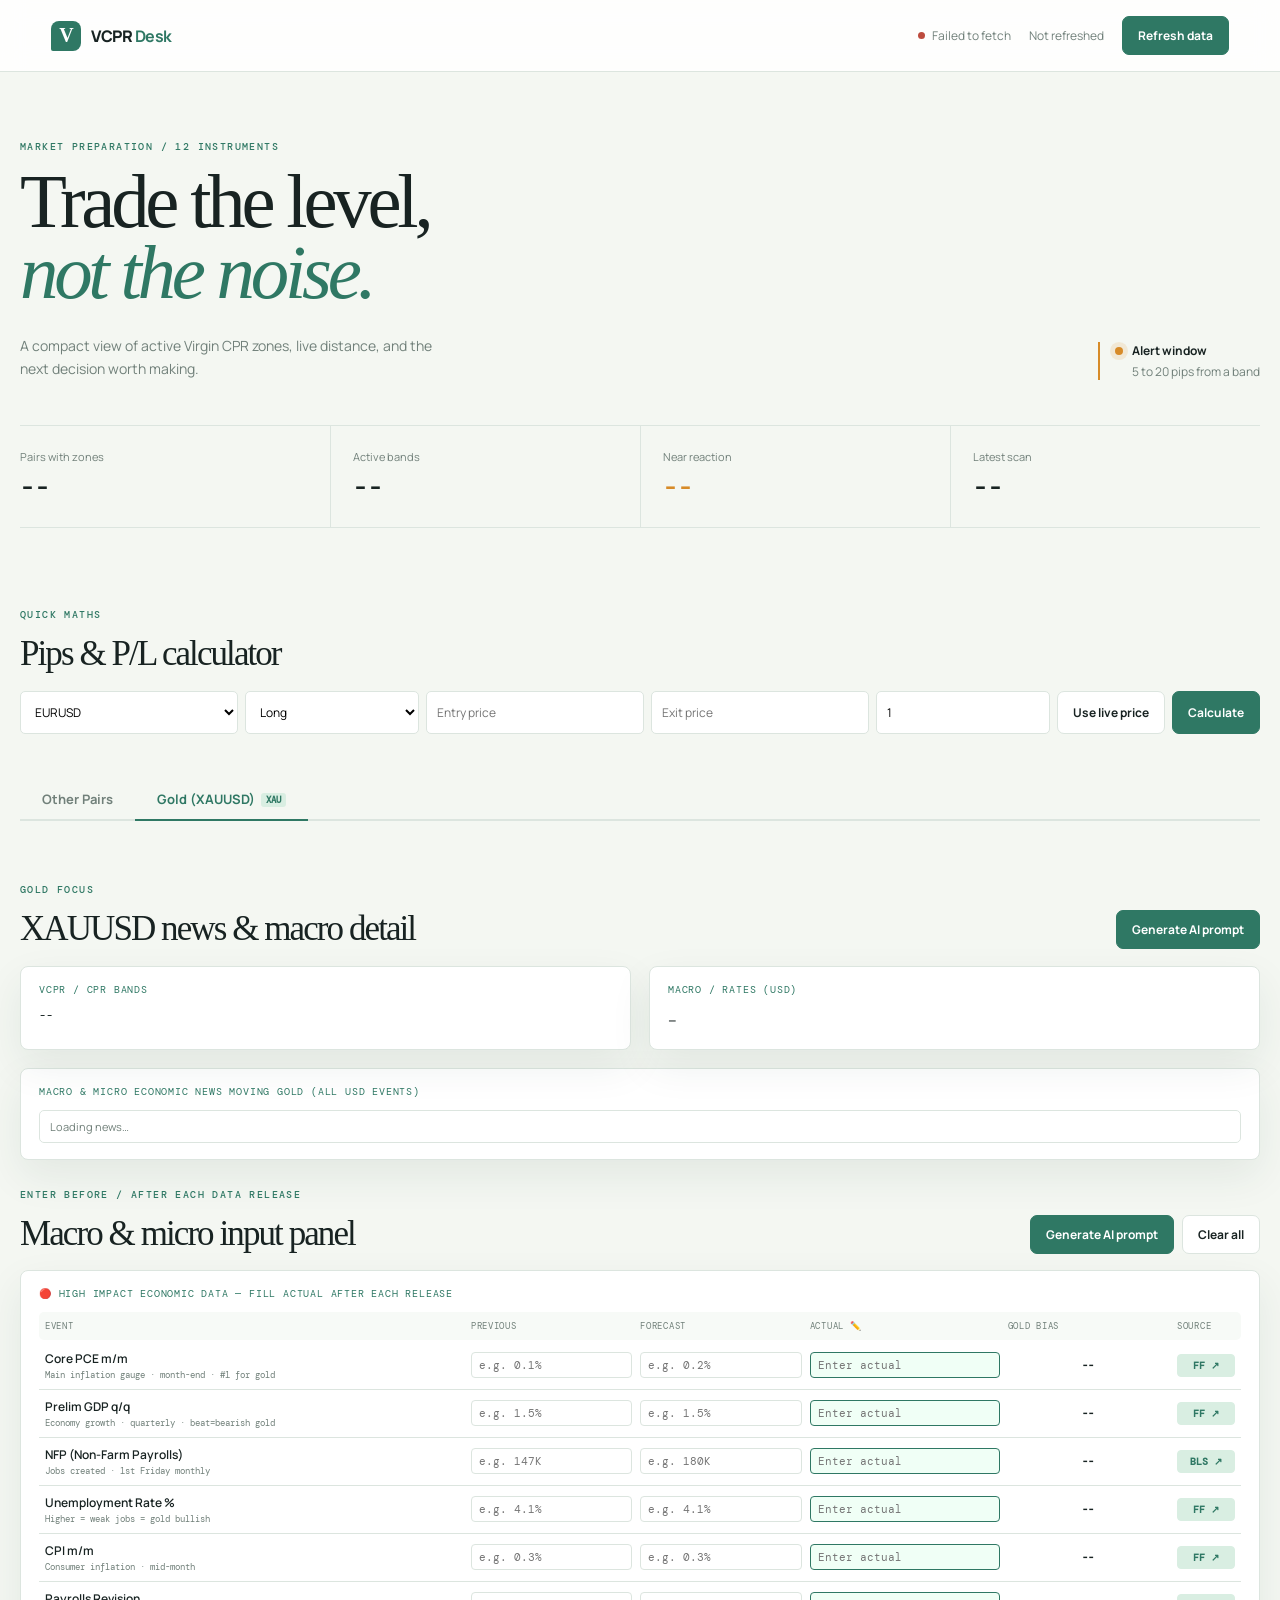
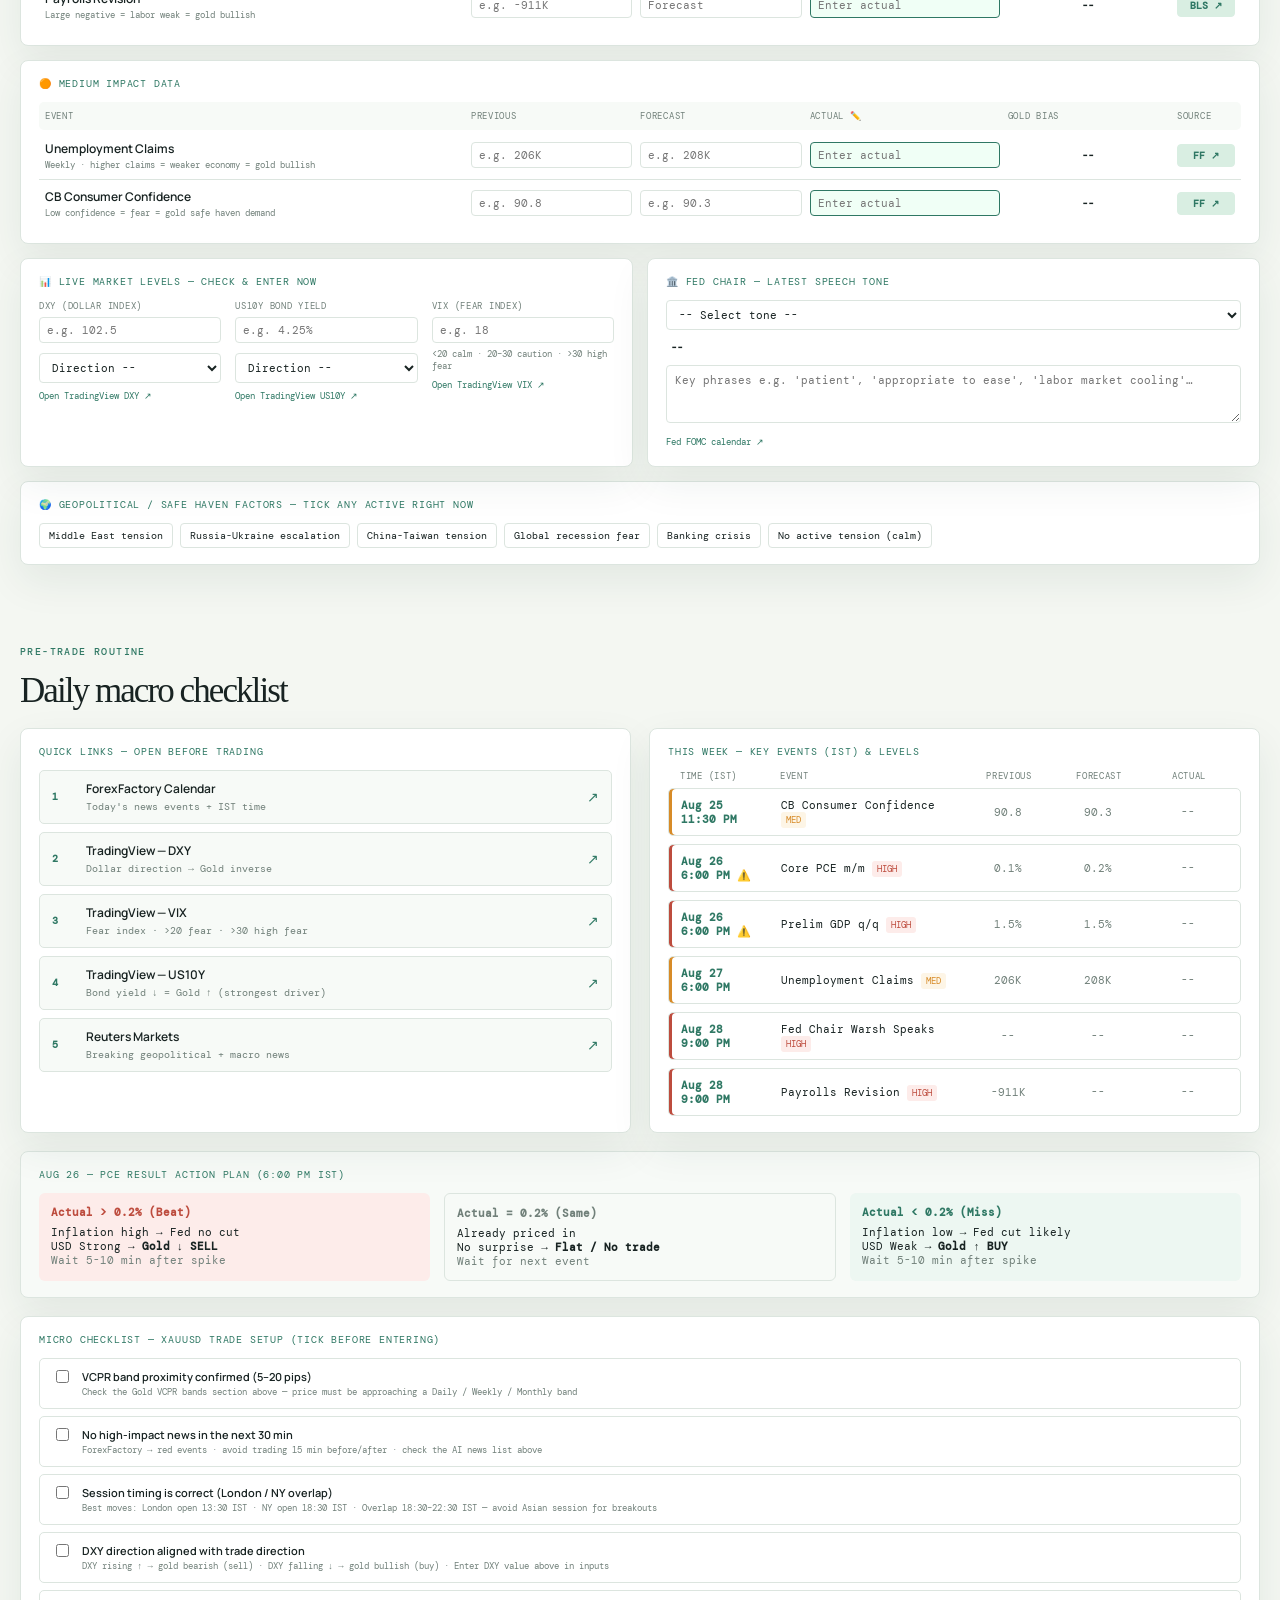
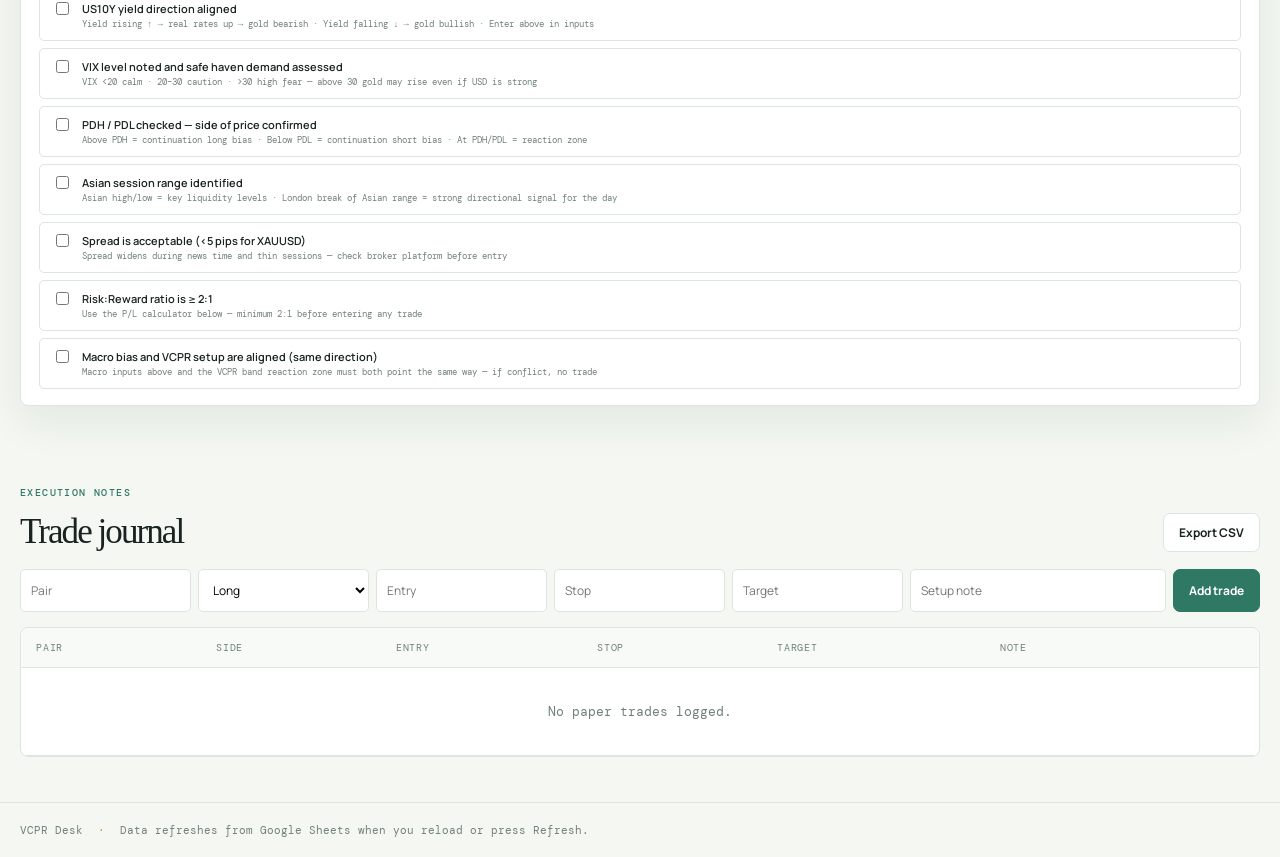
==== commit 3847fceb: "dashboard chnages" ====
--- a/dashboard/index.html
+++ b/dashboard/index.html
@@ -120,6 +120,7 @@
   <main class="shell">
     <section class="hero"><div><p class="eyebrow">Market preparation / 12 instruments</p><h1>Trade the level,<br><em>not the noise.</em></h1><p class="hero-copy">A compact view of active Virgin CPR zones, live distance, and the next decision worth making.</p></div><div class="hero-note"><span class="pulse"></span><strong>Alert window</strong><span>5 to 20 pips from a band</span></div></section>
     <section class="stats" aria-label="Dashboard summary"><div><span>Pairs with zones</span><strong id="stat-pairs">--</strong></div><div><span>Active bands</span><strong id="stat-bands">--</strong></div><div class="stat-alert"><span>Near reaction</span><strong id="stat-near">--</strong></div><div><span>Latest scan</span><strong id="stat-scan">--</strong></div></section>
+    <section class="journal-section"><div class="section-heading"><div><p class="eyebrow">Quick maths</p><h2>Pips &amp; P/L calculator</h2></div></div><form id="calc-form" class="trade-form calc-form"><select name="pair" id="calc-pair"></select><select name="direction"><option>Long</option><option>Short</option></select><input name="entry" type="number" step="any" placeholder="Entry price" required><input name="exit" type="number" step="any" placeholder="Exit price" required><input name="lots" type="number" step="any" value="1" placeholder="Lot size"><button class="button" type="button" id="calc-use-live">Use live price</button><button class="button button-primary" type="submit">Calculate</button></form><div id="calc-result" class="calc-result"></div></section>
     <nav class="page-tab-nav" role="tablist" aria-label="Instrument view">
       <button class="page-tab-btn" id="ptab-pairs" role="tab" aria-selected="false" aria-controls="tab-panel-pairs">Other Pairs</button>
       <button class="page-tab-btn active" id="ptab-gold" role="tab" aria-selected="true" aria-controls="tab-panel-gold">Gold (XAUUSD)<span class="tab-badge">XAU</span></button>
@@ -390,7 +391,6 @@
     </section>
     </div>
 
-    <section class="journal-section"><div class="section-heading"><div><p class="eyebrow">Quick maths</p><h2>Pips &amp; P/L calculator</h2></div></div><form id="calc-form" class="trade-form calc-form"><select name="pair" id="calc-pair"></select><select name="direction"><option>Long</option><option>Short</option></select><input name="entry" type="number" step="any" placeholder="Entry price" required><input name="exit" type="number" step="any" placeholder="Exit price" required><input name="lots" type="number" step="any" value="1" placeholder="Lot size"><button class="button" type="button" id="calc-use-live">Use live price</button><button class="button button-primary" type="submit">Calculate</button></form><div id="calc-result" class="calc-result"></div></section>
     <section class="journal-section"><div class="section-heading"><div><p class="eyebrow">Execution notes</p><h2>Trade journal</h2></div><button class="button" id="export-journal">Export CSV</button></div><form id="trade-form" class="trade-form"><input name="pair" required placeholder="Pair"><select name="direction"><option>Long</option><option>Short</option></select><input name="entry" type="number" step="any" placeholder="Entry"><input name="stop" type="number" step="any" placeholder="Stop"><input name="target" type="number" step="any" placeholder="Target"><input name="note" placeholder="Setup note"><button class="button button-primary" type="submit">Add trade</button></form><div class="journal-wrap"><table><thead><tr><th>Pair</th><th>Side</th><th>Entry</th><th>Stop</th><th>Target</th><th>Note</th><th></th></tr></thead><tbody id="journal-body"><tr><td colspan="7" class="empty">No paper trades logged.</td></tr></tbody></table></div></section>
   </main>
   <footer>VCPR Desk <span>·</span> Data refreshes from Google Sheets when you reload or press Refresh.</footer>
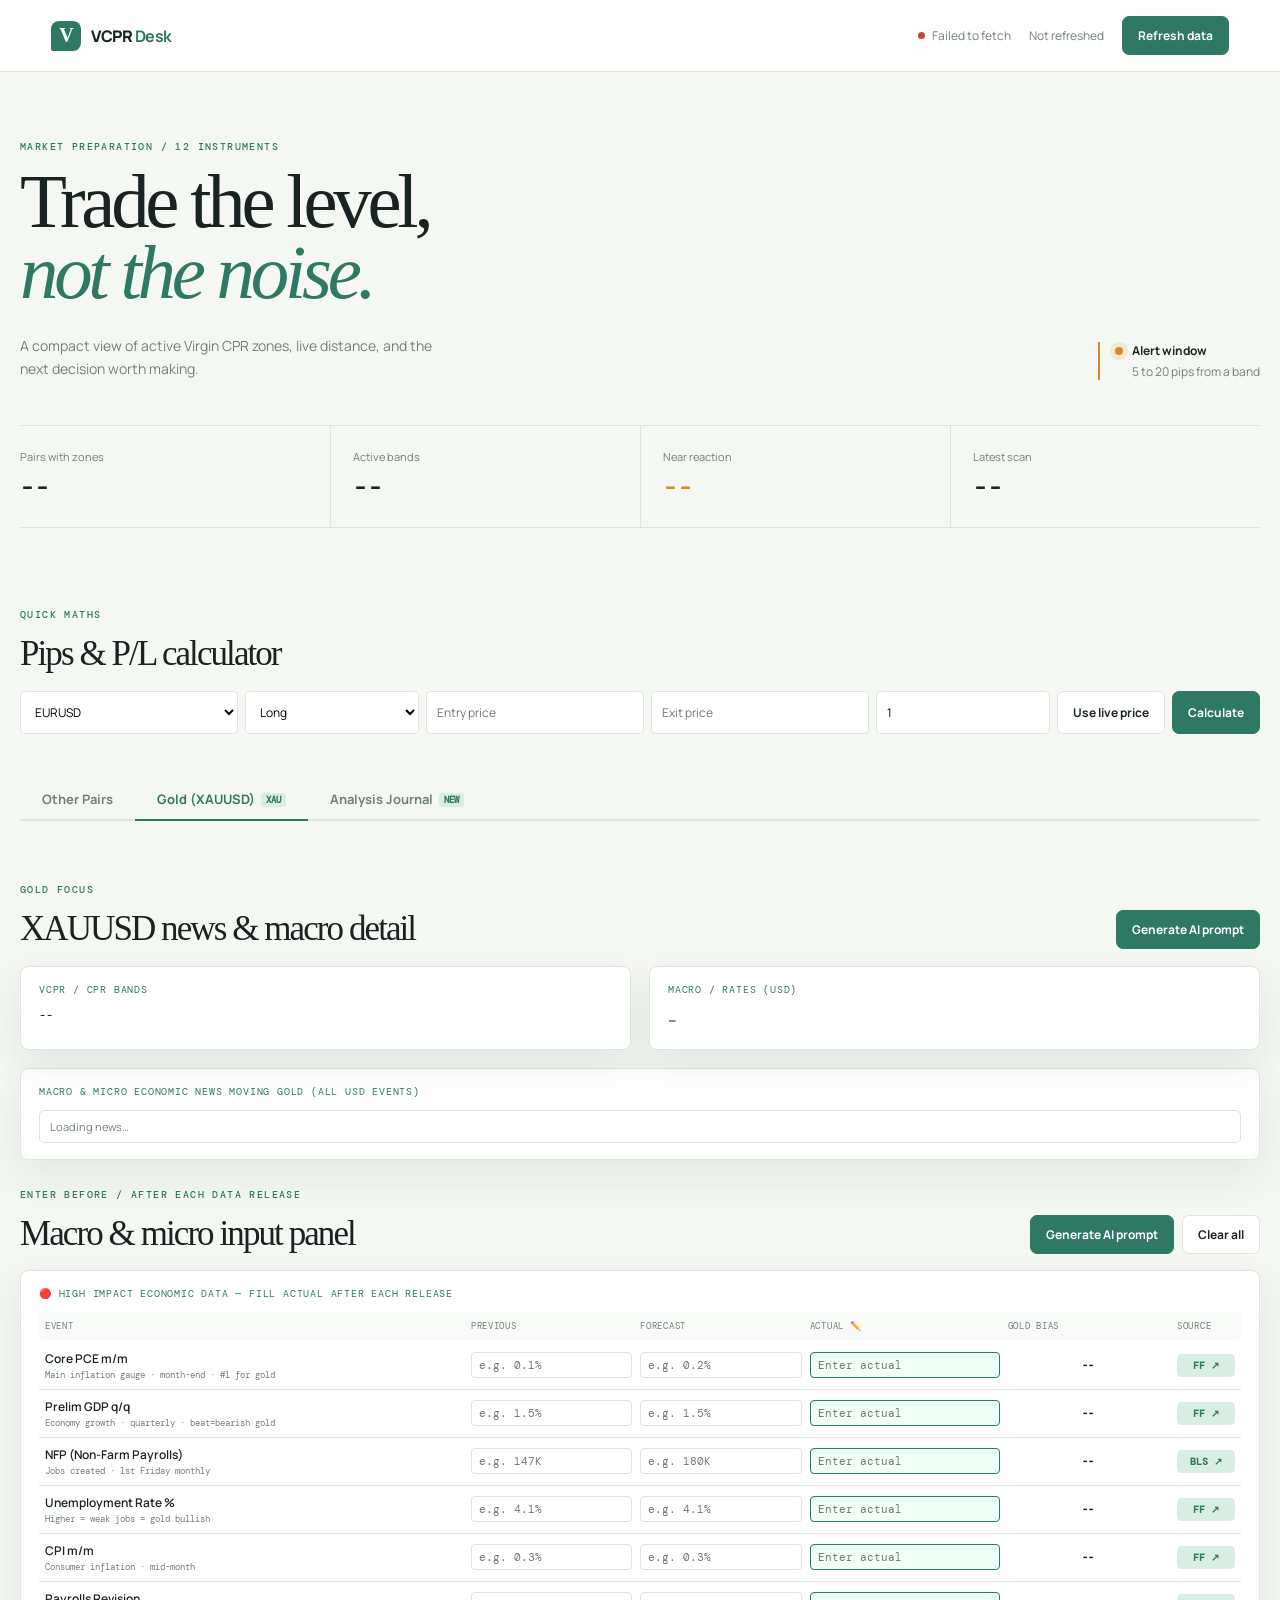
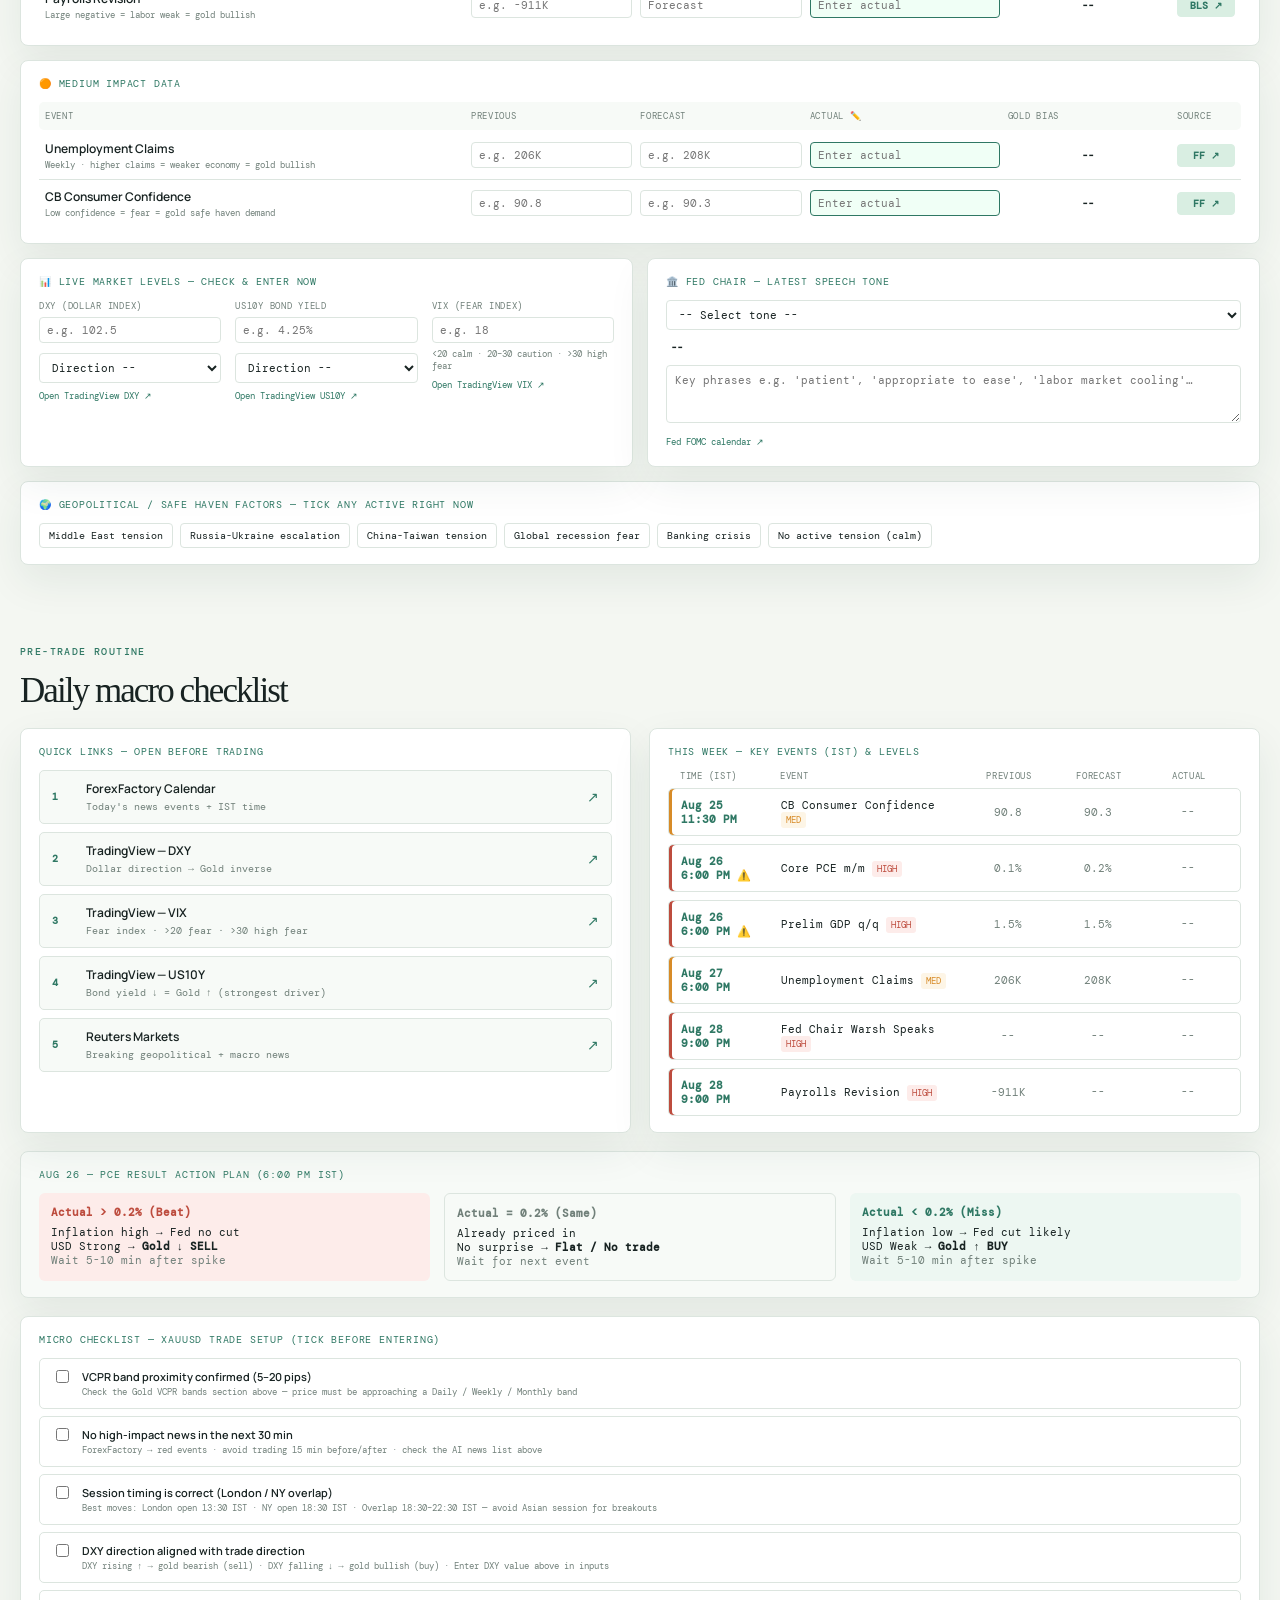
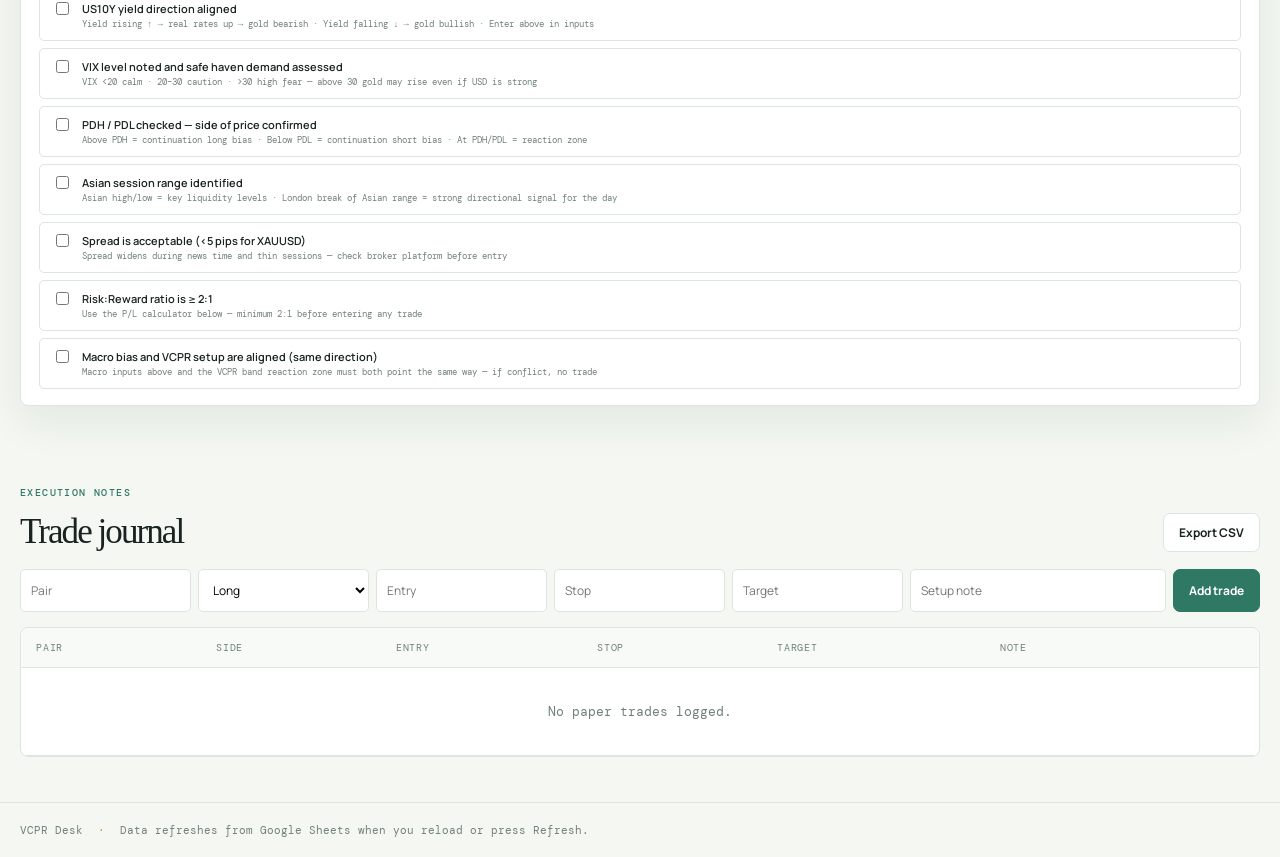
==== commit 43d872a7: "dashboard chnages" ====
--- a/dashboard/index.html
+++ b/dashboard/index.html
@@ -110,6 +110,51 @@
     .micro-check-name{color:var(--ink);font:600 11px Manrope,sans-serif}
     .micro-check-sub{color:var(--muted);font-size:9px}
     @media(max-width:700px){.market-header{display:none}.market-row{grid-template-columns:1fr 1fr 1fr 24px;gap:8px;padding:14px}.market-row>span:nth-child(2),.market-row>span:nth-child(5),.market-row>span:nth-child(6),.market-row>span:nth-child(7){display:none}.row-details{padding:14px}.row-details-grid{grid-template-columns:1fr 1fr}.row-details-grid div:last-child{grid-column:1/-1}.rate-grid{grid-template-columns:1fr}.news-item{grid-template-columns:1fr;gap:4px}.calc-form{grid-template-columns:repeat(2,1fr)}.calc-form button{grid-column:span 2}.calc-result{grid-template-columns:1fr}.gold-grid{grid-template-columns:1fr}.mi-head{display:none}.mi-row{grid-template-columns:1fr .8fr .8fr;gap:5px;font-size:10px}.mi-row .mi-src{display:none}.mi-row .mi-bias{display:none}.mi-two-col{grid-template-columns:1fr}.mi-levels-grid{grid-template-columns:1fr 1fr}}
+    .ca-intro{margin:0 0 16px;font-size:12px;color:var(--muted);line-height:1.55;max-width:780px}
+    .ca-card{background:var(--white);border:1px solid var(--line);border-radius:8px;padding:16px 18px;box-shadow:var(--shadow);margin-bottom:18px}
+    .ca-card h4{margin:0 0 12px;font:10px 'DM Mono',monospace;color:var(--green);text-transform:uppercase;letter-spacing:.08em}
+    .ca-field-grid{display:grid;grid-template-columns:repeat(auto-fill,minmax(150px,1fr));gap:12px}
+    .ca-field{display:flex;flex-direction:column;gap:5px}
+    .ca-field span{font:9px 'DM Mono',monospace;color:var(--muted);text-transform:uppercase;letter-spacing:.06em}
+    .ca-select{width:100%;border:1px solid var(--line);border-radius:4px;padding:6px 8px;font:11px 'DM Mono',monospace;color:var(--ink);background:var(--white)}
+    .ca-select:focus{outline:none;border-color:var(--green)}
+    .ca-image-row{margin-top:14px;display:flex;flex-direction:column;gap:8px}
+    .ca-image-toggle{display:flex;gap:8px}
+    .ca-image-toggle .mi-geo-tag input{display:inline}
+    .ca-image-input{display:block}
+    .ca-actions{margin-top:14px;display:flex;gap:10px;flex-wrap:wrap}
+    .ca-match-list{display:flex;flex-direction:column;gap:8px}
+    .ca-match-item{display:grid;grid-template-columns:52px 1fr auto;gap:12px;align-items:center;background:#f7faf7;border:1px solid var(--line);border-radius:6px;padding:9px 12px}
+    .ca-match-score{font:700 12px 'DM Mono',monospace;color:var(--green);text-align:center}
+    .ca-match-info{font:11px 'DM Mono',monospace;color:var(--ink);display:flex;flex-direction:column;gap:2px}
+    .ca-match-tags{color:var(--muted);font-size:10px}
+    .ca-toolbar{display:flex;justify-content:space-between;align-items:center;flex-wrap:wrap;gap:10px;margin-bottom:14px}
+    .ca-toolbar-actions{display:flex;gap:8px;flex-wrap:wrap;align-items:center}
+    .ca-grid{display:grid;grid-template-columns:repeat(auto-fill,minmax(260px,1fr));gap:14px}
+    .ca-entry{background:var(--white);border:1px solid var(--line);border-radius:8px;overflow:hidden;display:flex;flex-direction:column}
+    .ca-entry-thumb{width:100%;height:130px;object-fit:cover;background:#f3f3f3;cursor:pointer}
+    .ca-entry-thumb.placeholder{display:flex;align-items:center;justify-content:center;color:var(--muted);font:10px 'DM Mono',monospace}
+    .ca-entry-body{padding:10px 12px;display:flex;flex-direction:column;gap:8px;flex:1}
+    .ca-entry-head{display:flex;justify-content:space-between;align-items:flex-start;gap:8px}
+    .ca-entry-title{font:700 13px Manrope,sans-serif;color:var(--ink)}
+    .ca-entry-sub{font:9px 'DM Mono',monospace;color:var(--muted)}
+    .ca-badge{font:9px 'DM Mono',monospace;text-transform:uppercase;padding:2px 6px;border-radius:3px;white-space:nowrap}
+    .ca-badge.win{background:#d9eee2;color:var(--green)}
+    .ca-badge.loss{background:#fdecea;color:var(--red)}
+    .ca-badge.breakeven{background:#f3f3f3;color:var(--muted)}
+    .ca-badge.pending{background:#fdf5e6;color:var(--amber)}
+    .ca-tags{display:flex;flex-wrap:wrap;gap:5px}
+    .ca-tag{font:9px 'DM Mono',monospace;color:var(--ink);background:#f7faf7;border:1px solid var(--line);border-radius:3px;padding:2px 6px}
+    .ca-entry-notes{font:11px 'DM Mono',monospace;color:var(--muted);line-height:1.5;max-height:54px;overflow:hidden}
+    .ca-entry-actions{display:flex;gap:8px;margin-top:auto;padding-top:6px}
+    .ca-entry-actions button{flex:1}
+    @media(max-width:700px){.ca-field-grid{grid-template-columns:repeat(2,1fr)}.ca-grid{grid-template-columns:1fr}}
+    .ca-macro-head,.ca-macro-row{grid-template-columns:2.2fr .85fr .85fr .95fr .85fr 60px}
+    .ca-custom-list{display:flex;flex-direction:column;gap:8px;margin-bottom:8px}
+    .ca-custom-row{display:grid;grid-template-columns:1fr 1fr 32px;gap:8px;align-items:center}
+    .ca-macro-cell{display:flex;flex-direction:column;gap:2px}
+    .ca-macro-cell b{font:600 11px Manrope,sans-serif;color:var(--ink)}
+    .ca-macro-cell span{font:9px 'DM Mono',monospace;color:var(--muted)}
   </style>
 </head>
 <body>
@@ -124,6 +169,7 @@
     <nav class="page-tab-nav" role="tablist" aria-label="Instrument view">
       <button class="page-tab-btn" id="ptab-pairs" role="tab" aria-selected="false" aria-controls="tab-panel-pairs">Other Pairs</button>
       <button class="page-tab-btn active" id="ptab-gold" role="tab" aria-selected="true" aria-controls="tab-panel-gold">Gold (XAUUSD)<span class="tab-badge">XAU</span></button>
+      <button class="page-tab-btn" id="ptab-analysis" role="tab" aria-selected="false" aria-controls="tab-panel-analysis">Analysis Journal<span class="tab-badge">NEW</span></button>
     </nav>
     <div id="tab-panel-pairs" class="page-tab-panel" role="tabpanel">
     <section class="toolbar"><div class="tabs" role="tablist"><button class="tab active" data-timeframe="all">All zones</button><button class="tab" data-timeframe="daily">Daily</button><button class="tab" data-timeframe="weekly">Weekly</button><button class="tab" data-timeframe="monthly">Monthly</button></div><label class="search"><span>Search</span><input id="pair-search" type="search" placeholder="Pair, e.g. EURUSD"></label><label class="toggle"><input id="near-only" type="checkbox"><span>Near only</span></label></section>
@@ -391,6 +437,145 @@
     </section>
     </div>
 
+    <div id="tab-panel-analysis" class="page-tab-panel" role="tabpanel">
+    <section class="ca-section">
+      <div class="section-heading"><div><p class="eyebrow">Save it once, reuse it forever</p><h2>Chart analysis journal</h2></div></div>
+      <p class="ca-intro">Log every chart read here with quick dropdowns — barely any typing. Save it, then hit <b>Find similar setups</b> to see how this exact combination played out before, so you can spot a repeating pattern before you risk the trade.</p>
+
+      <div class="ca-card">
+        <h4>Monthly macro data (one row per month) — re-select a month to load / edit its saved data</h4>
+        <div class="ca-field-grid" style="margin-bottom:14px;max-width:460px;align-items:flex-end">
+          <label class="ca-field"><span>Month</span><input class="ca-select" type="month" id="ca-macro-month"></label>
+          <label class="ca-field"><button class="button button-primary" type="button" id="ca-macro-fetch">Fetch from Sheet</button></label>
+        </div>
+        <div class="mi-table">
+          <div class="mi-head ca-macro-head"><span>Metric</span><span>Previous</span><span>Forecast</span><span>Actual</span><span>Trend</span><span>Source</span></div>
+          <div class="mi-row ca-macro-row">
+            <div class="mi-event"><span class="mi-name">Inflation (CPI/PCE)</span><span class="mi-hint">Monthly reading, enter as %</span></div>
+            <input class="mi-field" id="ca-inf-prev" placeholder="e.g. 0.2%">
+            <input class="mi-field" id="ca-inf-fc" placeholder="e.g. 0.2%">
+            <input class="mi-field mi-actual" id="ca-inf-act" placeholder="Actual">
+            <span class="mi-bias" id="ca-inf-bias">--</span>
+            <a class="mi-src" href="https://www.forexfactory.com/calendar" target="_blank" rel="noopener">FF ↗</a>
+          </div>
+          <div class="mi-row ca-macro-row">
+            <div class="mi-event"><span class="mi-name">Fed funds rate</span><span class="mi-hint">Target rate, enter as %</span></div>
+            <input class="mi-field" id="ca-fed-prev" placeholder="e.g. 5.25%">
+            <input class="mi-field" id="ca-fed-fc" placeholder="e.g. 5.25%">
+            <input class="mi-field mi-actual" id="ca-fed-act" placeholder="Actual">
+            <span class="mi-bias" id="ca-fed-bias">--</span>
+            <a class="mi-src" href="https://www.federalreserve.gov/monetarypolicy/fomccalendars.htm" target="_blank" rel="noopener">Fed ↗</a>
+          </div>
+          <div class="mi-row ca-macro-row">
+            <div class="mi-event"><span class="mi-name">Employment (NFP / unemployment)</span><span class="mi-hint">Jobs data for the month</span></div>
+            <input class="mi-field" id="ca-emp-prev" placeholder="e.g. 180K">
+            <input class="mi-field" id="ca-emp-fc" placeholder="e.g. 180K">
+            <input class="mi-field mi-actual" id="ca-emp-act" placeholder="Actual">
+            <span class="mi-bias" id="ca-emp-bias">--</span>
+            <a class="mi-src" href="https://www.bls.gov/news.release/empsit.nr0.htm" target="_blank" rel="noopener">BLS ↗</a>
+          </div>
+        </div>
+
+        <div style="margin-top:14px">
+          <div id="ca-macro-custom" class="ca-custom-list"></div>
+          <button class="button" type="button" id="ca-macro-add-field">+ Add custom field</button>
+        </div>
+
+        <textarea class="mi-fed-notes" id="ca-macro-notes" placeholder="Any additional monthly notes..." style="margin-top:12px;min-height:50px"></textarea>
+
+        <div class="ca-actions">
+          <button class="button button-primary" type="button" id="ca-macro-save">Save month</button>
+          <button class="button" type="button" id="ca-macro-clear">Clear form</button>
+        </div>
+
+        <div class="journal-wrap" style="margin-top:14px"><table><thead><tr><th>Month</th><th>Inflation</th><th>Fed rate</th><th>Employment</th><th>Custom</th><th></th></tr></thead><tbody id="ca-macro-body"><tr><td colspan="6" class="empty">No monthly macro data saved yet.</td></tr></tbody></table></div>
+      </div>
+
+      <div class="ca-card">
+        <h4>New analysis entry</h4>
+        <form id="ca-form">
+          <div class="ca-field-grid">
+            <label class="ca-field"><span>Pair</span><select class="ca-select" id="ca-pair" name="pair"></select></label>
+            <label class="ca-field"><span>Timeframe</span><select class="ca-select" name="timeframe"><option>M5</option><option>M15</option><option selected>M30</option><option>H1</option><option>H4</option><option>D1</option><option>W1</option><option>MN</option></select></label>
+            <label class="ca-field"><span>Strategy / setup</span><select class="ca-select" name="strategy">
+              <option>Asian Breakout + CPR</option>
+              <option>PDH/PDL Breakout + CPR</option>
+              <option>SMC Sweep + FVG</option>
+              <option>Opening Range Breakout</option>
+              <option>VWAP Bounce</option>
+              <option>Virgin CPR</option>
+              <option>TD Sequential VCPR</option>
+              <option>Weekly/Monthly VCPR</option>
+              <option>Other</option>
+            </select></label>
+            <label class="ca-field"><span>Direction</span><select class="ca-select" name="direction"><option>Long</option><option>Short</option></select></label>
+            <label class="ca-field"><span>Session</span><select class="ca-select" name="session"><option>Asian</option><option>London</option><option>New York</option><option>London/NY Overlap</option></select></label>
+            <label class="ca-field"><span>Zone / level</span><select class="ca-select" name="zone"><option>Daily CPR</option><option>Weekly CPR</option><option>Monthly CPR</option><option>Virgin CPR</option><option>PDH</option><option>PDL</option><option>VWAP</option><option>FVG</option><option>Other</option></select></label>
+            <label class="ca-field"><span>Monthly pivot reaction</span><select class="ca-select" name="pivotReaction"><option>Not tested</option><option>Approaching</option><option>Touched &amp; reversed</option><option>Touched &amp; broke through</option></select></label>
+            <label class="ca-field"><span>Previous day CPR</span><select class="ca-select" name="prevCprWidth"><option>Narrow</option><option>Wide</option></select></label>
+            <label class="ca-field"><span>Today CPR</span><select class="ca-select" name="todayCprWidth"><option>Narrow</option><option>Wide</option></select></label>
+            <label class="ca-field"><span>Yesterday day type</span><select class="ca-select" name="ydayType"><option>Trending</option><option>Non-trending / range</option><option>Inside day</option></select></label>
+            <label class="ca-field"><span>Today day type (so far)</span><select class="ca-select" name="todayType"><option>Pending / too early</option><option>Trending</option><option>Non-trending / range</option><option>Inside day</option></select></label>
+            <label class="ca-field"><span>FVG location</span><select class="ca-select" name="fvgZone"><option>None</option><option>Near R1</option><option>Near R2</option><option>Near S1</option><option>Near S2</option><option>Near Pivot</option></select></label>
+            <label class="ca-field"><span>DXY bias</span><select class="ca-select" name="dxy"><option>Not checked</option><option>Rising</option><option>Falling</option><option>Flat</option></select></label>
+            <label class="ca-field"><span>DXY note (optional)</span><input class="ca-select" name="dxyNote" placeholder="e.g. broke below 97"></label>
+            <label class="ca-field"><span>US10Y bias</span><select class="ca-select" name="us10y"><option>Not checked</option><option>Rising</option><option>Falling</option><option>Flat</option></select></label>
+            <label class="ca-field"><span>US10Y note (optional)</span><input class="ca-select" name="us10yNote" placeholder="e.g. rejected 4.30%"></label>
+            <label class="ca-field"><span>VIX zone</span><select class="ca-select" name="vix"><option>Not checked</option><option>Calm (&lt;20)</option><option>Caution (20-30)</option><option>High fear (&gt;30)</option></select></label>
+            <label class="ca-field"><span>Fed tone</span><select class="ca-select" name="fed"><option>None</option><option>Hawkish</option><option>Dovish</option><option>Neutral</option></select></label>
+            <label class="ca-field"><span>Planned R:R</span><select class="ca-select" name="rr"><option>1:1</option><option>1:1.5</option><option selected>1:2</option><option>1:3</option><option>1:4+</option></select></label>
+            <label class="ca-field"><span>Setup grade</span><select class="ca-select" name="grade"><option>A - Strong confluence</option><option>B - Medium confluence</option><option>C - Weak / experimental</option></select></label>
+            <label class="ca-field"><span>Outcome</span><select class="ca-select" name="outcome"><option>Pending</option><option>Win</option><option>Loss</option><option>Breakeven</option></select></label>
+            <label class="ca-field"><span>Entry price (optional)</span><input class="ca-select" type="number" step="any" name="entryPrice" placeholder="e.g. 3450.50"></label>
+          </div>
+
+          <div class="ca-image-row">
+            <div class="ca-image-toggle">
+              <label class="mi-geo-tag" data-ca-mode="imgbb"><input type="radio" name="imageMode" value="imgbb"> Auto-upload (free, recommended)</label>
+              <label class="mi-geo-tag checked" data-ca-mode="link"><input type="radio" name="imageMode" value="link" checked> Image link (URL)</label>
+              <label class="mi-geo-tag" data-ca-mode="upload"><input type="radio" name="imageMode" value="upload"> Upload (store on this device)</label>
+            </div>
+            <div class="ca-image-input" id="ca-imgbb-row" style="display:none;gap:8px">
+              <input class="ca-select" id="ca-imgbb-key" placeholder="ImgBB free API key (one-time, saved locally)" style="max-width:320px;display:inline-block">
+              <a class="mi-level-link" href="https://api.imgbb.com/" target="_blank" rel="noopener">Get free key ↗</a>
+              <input class="ca-select ca-image-input" id="ca-image-imgbb" type="file" accept="image/*" style="margin-top:6px">
+            </div>
+            <input class="ca-select ca-image-input" id="ca-image-link" name="imageLink" placeholder="Paste chart screenshot URL (TradingView share link, imgur, etc.)">
+            <input class="ca-select ca-image-input" id="ca-image-upload" type="file" accept="image/*" style="display:none">
+          </div>
+
+
+          <textarea class="mi-fed-notes" name="notes" placeholder="What did you see on the chart? Confluences, hesitation, anything worth remembering..." style="margin-top:12px;min-height:70px"></textarea>
+
+          <div class="ca-actions">
+            <button class="button button-primary" type="submit">Save analysis</button>
+            <button class="button" type="button" id="ca-find-similar">Find similar setups</button>
+            <button class="button" type="reset" id="ca-reset">Clear form</button>
+          </div>
+        </form>
+      </div>
+
+      <div class="ca-card ca-match-panel" id="ca-match-panel" style="display:none">
+        <h4>Similar setups found</h4>
+        <div id="ca-match-list" class="ca-match-list"></div>
+      </div>
+
+      <div class="ca-card">
+        <div class="ca-toolbar">
+          <h4 style="margin:0">Saved analyses (<span id="ca-count">0</span>)</h4>
+          <div class="ca-toolbar-actions">
+            <input class="ca-select" id="ca-search" placeholder="Search pair / strategy / notes" style="width:220px">
+            <select class="ca-select" id="ca-filter-outcome" style="width:140px"><option value="">All outcomes</option><option>Win</option><option>Loss</option><option>Breakeven</option><option>Pending</option></select>
+            <button class="button" id="ca-export">Export JSON</button>
+            <button class="button" id="ca-import-btn">Import JSON</button>
+            <input type="file" id="ca-import-file" accept="application/json" style="display:none">
+          </div>
+        </div>
+        <div class="ca-grid" id="ca-list"><div class="empty">No chart analysis saved yet — fill the form above and hit Save.</div></div>
+      </div>
+    </section>
+    </div>
+
     <section class="journal-section"><div class="section-heading"><div><p class="eyebrow">Execution notes</p><h2>Trade journal</h2></div><button class="button" id="export-journal">Export CSV</button></div><form id="trade-form" class="trade-form"><input name="pair" required placeholder="Pair"><select name="direction"><option>Long</option><option>Short</option></select><input name="entry" type="number" step="any" placeholder="Entry"><input name="stop" type="number" step="any" placeholder="Stop"><input name="target" type="number" step="any" placeholder="Target"><input name="note" placeholder="Setup note"><button class="button button-primary" type="submit">Add trade</button></form><div class="journal-wrap"><table><thead><tr><th>Pair</th><th>Side</th><th>Entry</th><th>Stop</th><th>Target</th><th>Note</th><th></th></tr></thead><tbody id="journal-body"><tr><td colspan="7" class="empty">No paper trades logged.</td></tr></tbody></table></div></section>
   </main>
   <footer>VCPR Desk <span>·</span> Data refreshes from Google Sheets when you reload or press Refresh.</footer>
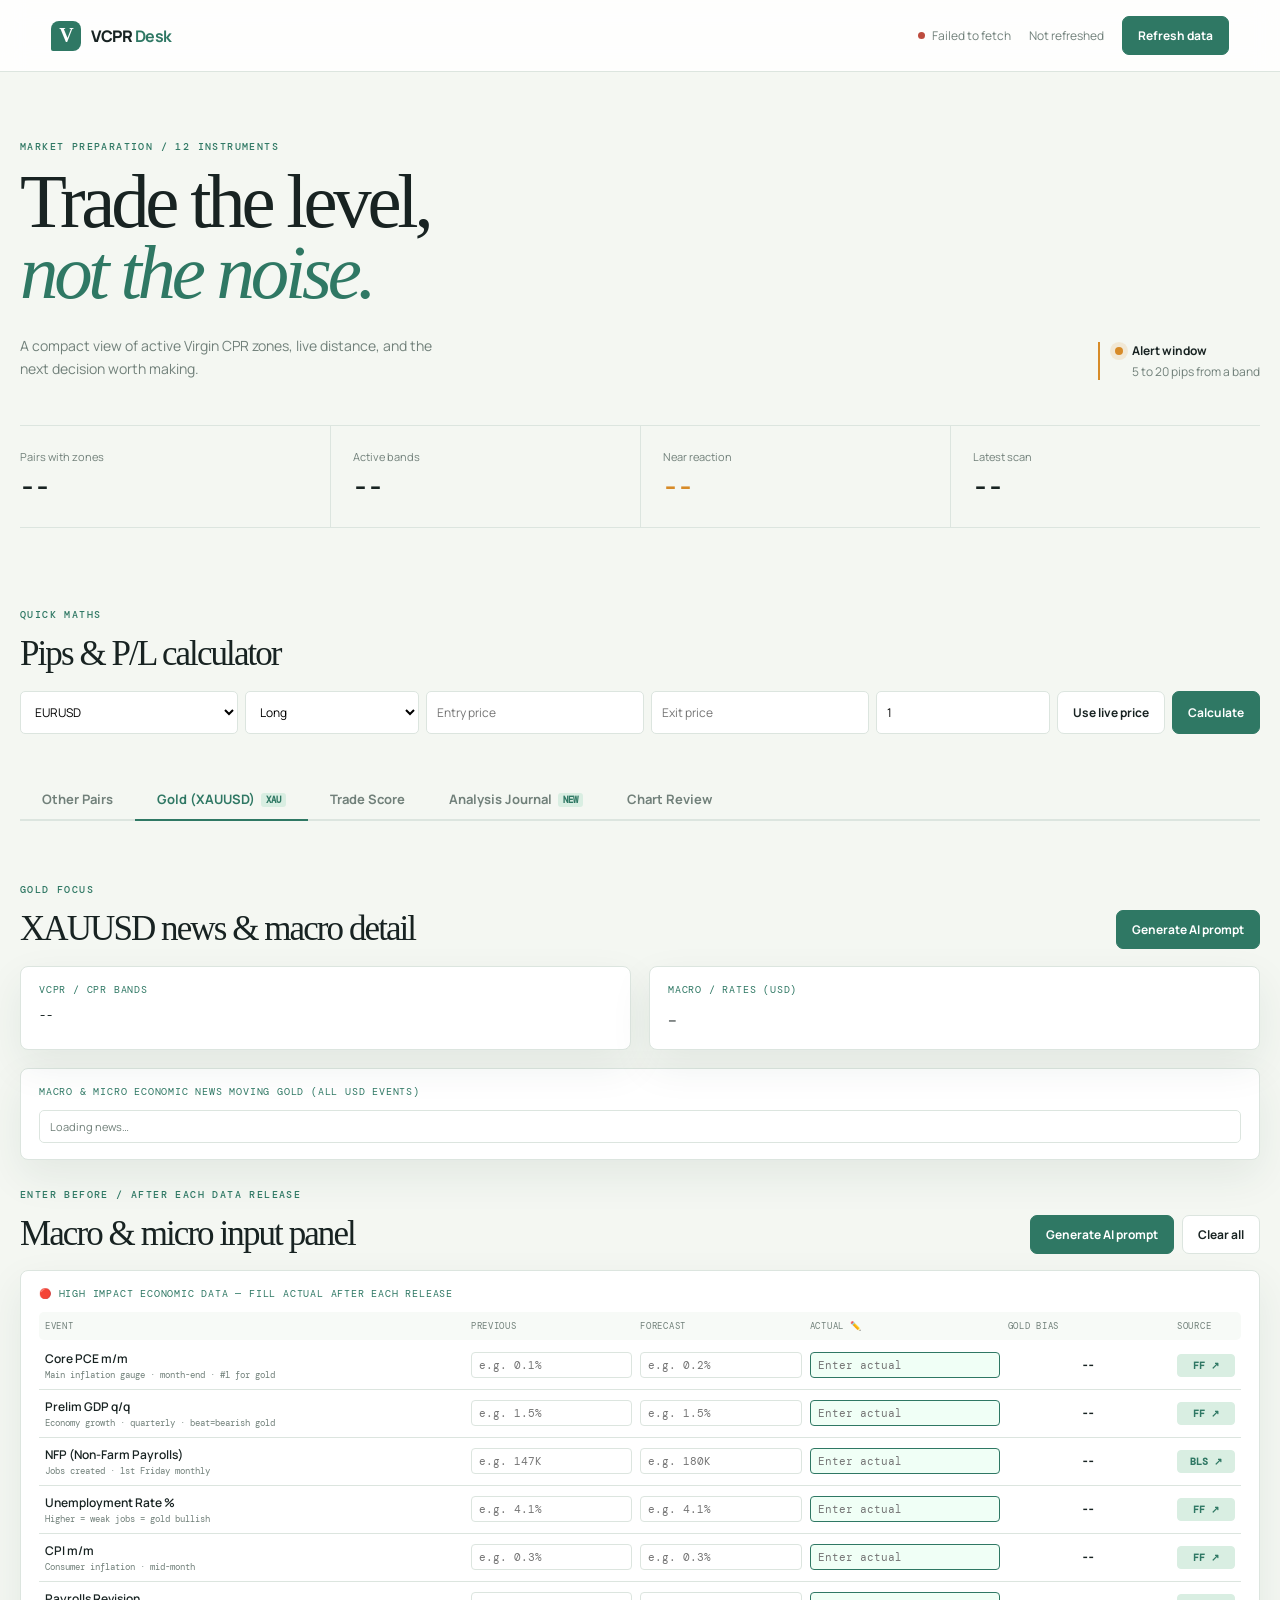
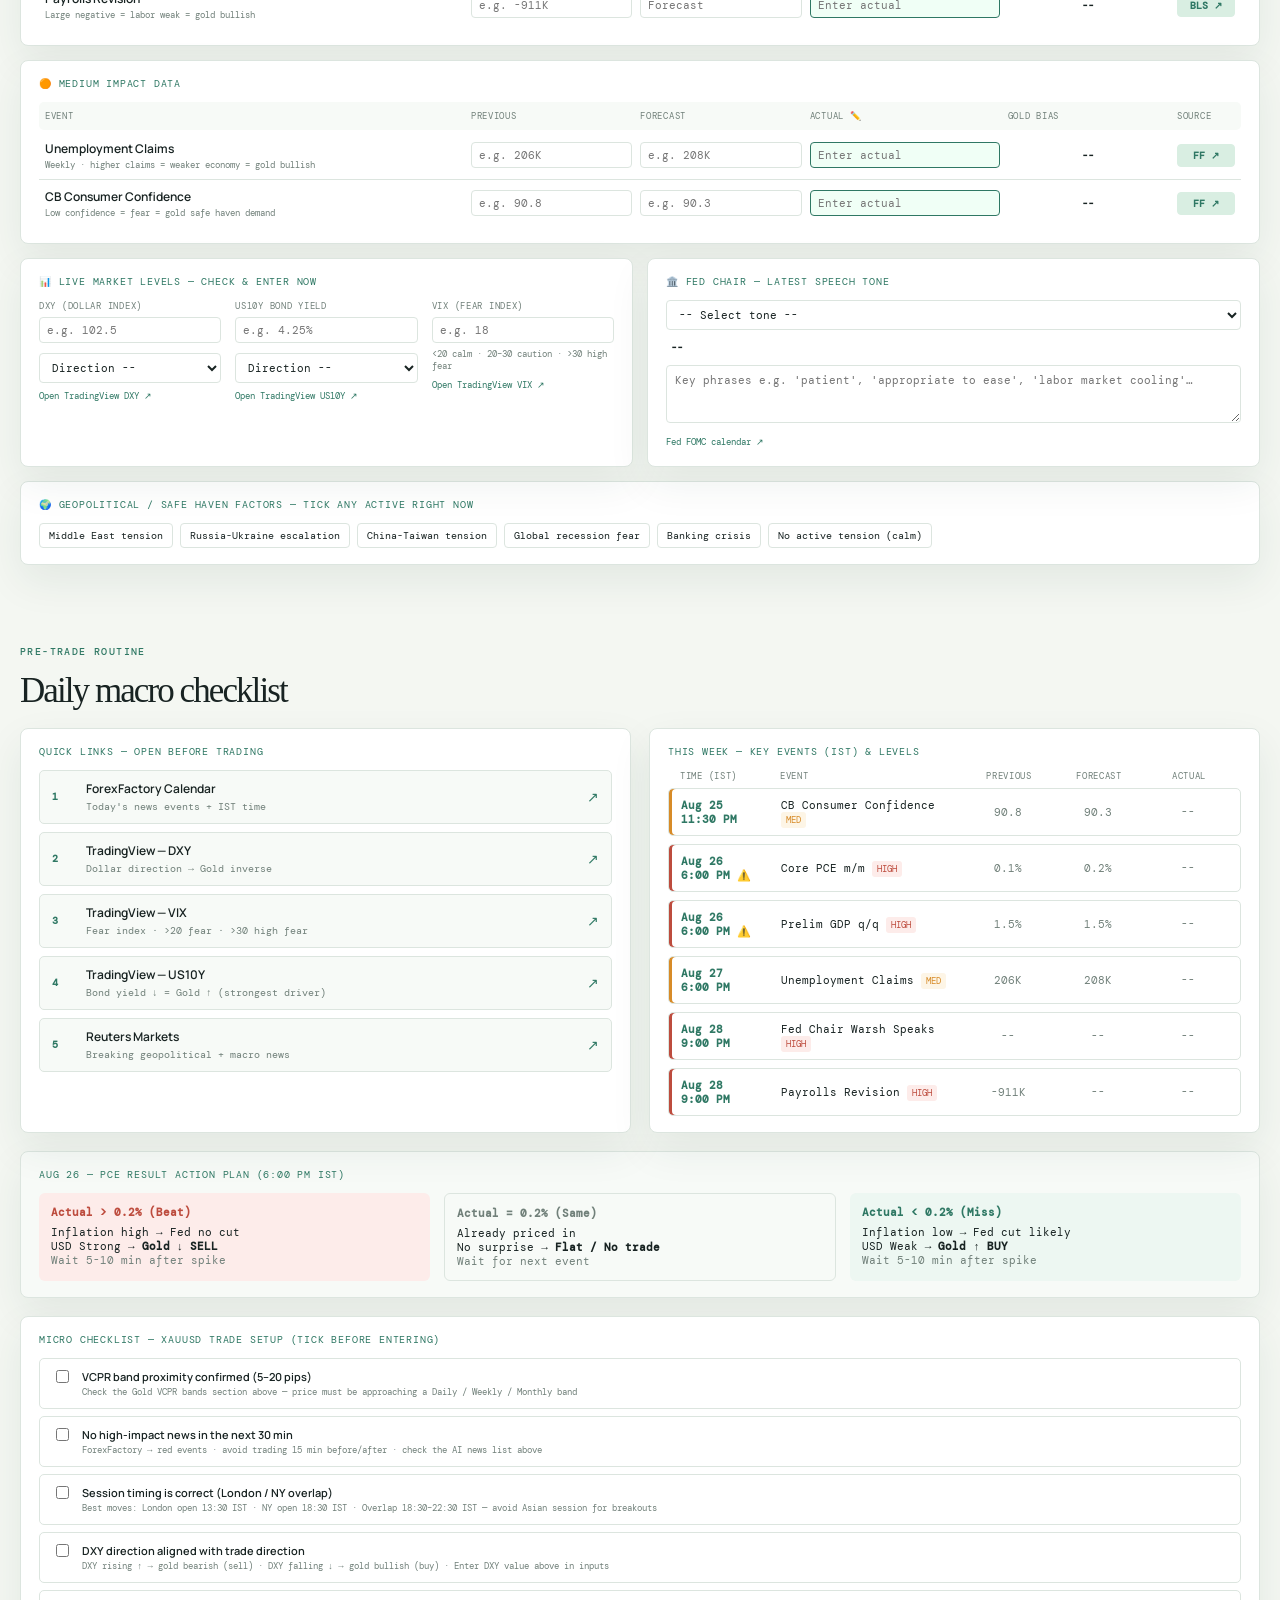
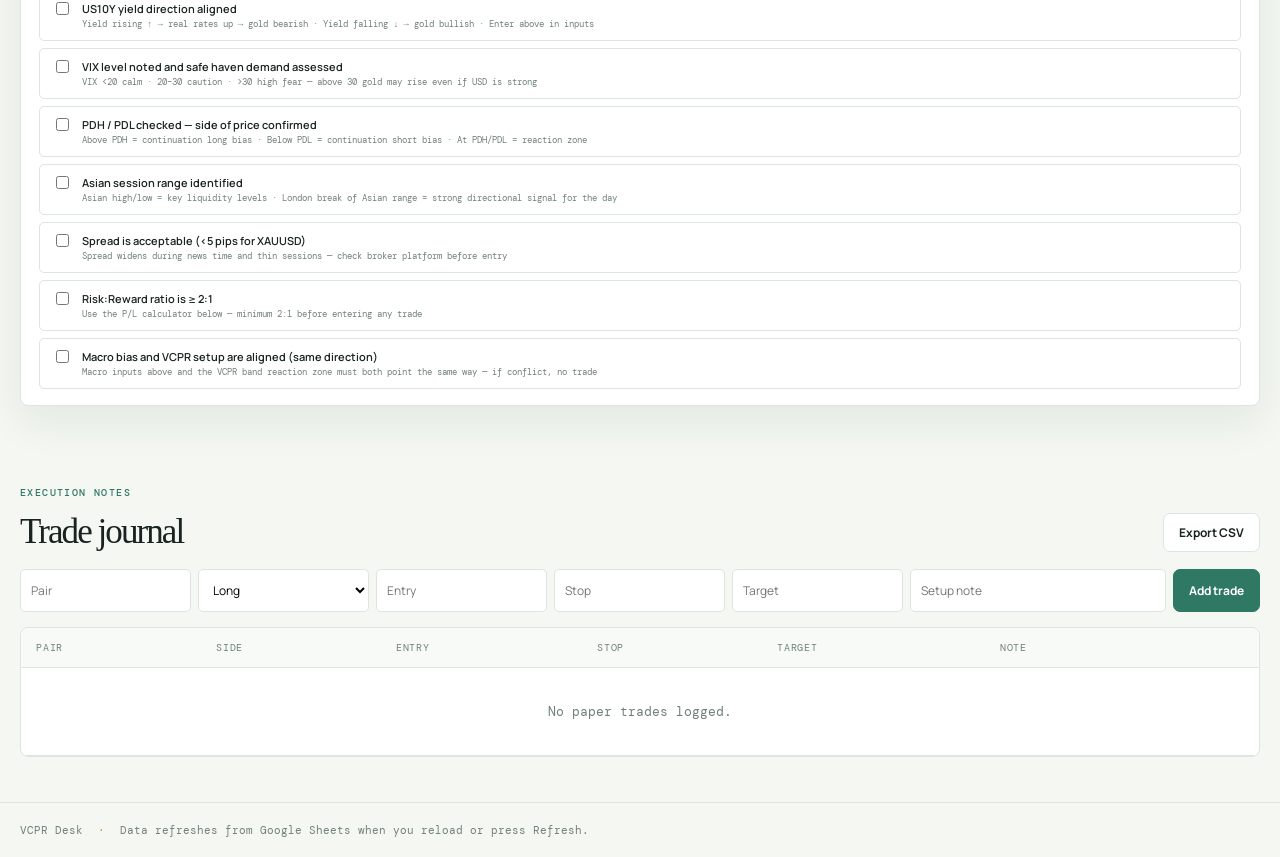
==== commit 1be1ab49: "webinar" ====
--- a/dashboard/index.html
+++ b/dashboard/index.html
@@ -148,6 +148,17 @@
     .ca-entry-notes{font:11px 'DM Mono',monospace;color:var(--muted);line-height:1.5;max-height:54px;overflow:hidden}
     .ca-entry-actions{display:flex;gap:8px;margin-top:auto;padding-top:6px}
     .ca-entry-actions button{flex:1}
+    .ca-score-summary{display:grid;grid-template-columns:repeat(5,minmax(110px,1fr));gap:10px;margin-bottom:18px}
+    .ca-score-stat{background:#f7faf7;border:1px solid var(--line);border-radius:6px;padding:10px 12px;display:flex;flex-direction:column;gap:3px}
+    .ca-score-stat span{font:9px 'DM Mono',monospace;color:var(--muted);text-transform:uppercase;letter-spacing:.06em}
+    .ca-score-stat b{font:700 18px 'DM Mono',monospace;color:var(--ink)}
+    .ca-scorecard{border-left:3px solid var(--green)}
+    .ca-score-result{display:grid;grid-template-columns:120px 1fr;gap:18px;align-items:center;background:#f0fff6;border:1px solid var(--mint);border-radius:6px;padding:12px 14px;margin-top:14px}
+    .ca-score-number{font:700 30px 'DM Mono',monospace;color:var(--green)}
+    .ca-score-number small{font-size:12px;color:var(--muted)}
+    .ca-score-result b{font:700 12px Manrope,sans-serif;color:var(--ink)}
+    .ca-score-result p{margin:3px 0 0;color:var(--muted);font:10px 'DM Mono',monospace;line-height:1.45}
+    @media(max-width:700px){.ca-score-summary{grid-template-columns:1fr 1fr}.ca-score-result{grid-template-columns:1fr;gap:5px}}
     @media(max-width:700px){.ca-field-grid{grid-template-columns:repeat(2,1fr)}.ca-grid{grid-template-columns:1fr}}
     .ca-macro-head,.ca-macro-row{grid-template-columns:2.2fr .85fr .85fr .95fr .85fr 60px}
     .ca-custom-list{display:flex;flex-direction:column;gap:8px;margin-bottom:8px}
@@ -155,6 +166,23 @@
     .ca-macro-cell{display:flex;flex-direction:column;gap:2px}
     .ca-macro-cell b{font:600 11px Manrope,sans-serif;color:var(--ink)}
     .ca-macro-cell span{font:9px 'DM Mono',monospace;color:var(--muted)}
+    .ca-chart-image-row{display:grid;grid-template-columns:100px 1fr auto;gap:8px;align-items:center;margin-bottom:8px}
+    .ca-chart-image-label{font:600 11px Manrope,sans-serif;color:var(--ink)}
+    .ca-fetch-grid{display:grid;grid-template-columns:repeat(auto-fill,minmax(150px,1fr));gap:10px;margin-bottom:12px}
+    .ca-fetch-grid div{display:flex;flex-direction:column;gap:3px;background:#f7faf7;border:1px solid var(--line);border-radius:5px;padding:8px 10px}
+    .ca-fetch-grid b{font:9px 'DM Mono',monospace;color:var(--green);text-transform:uppercase}
+    .ca-fetch-grid span{font:12px 'DM Mono',monospace;color:var(--ink)}
+    .ca-fetch-images{display:flex;gap:10px;flex-wrap:wrap}
+    .ca-fetch-images img{max-width:240px;border-radius:6px;border:1px solid var(--line)}
+    .ca-review-recent{display:flex;flex-wrap:wrap;gap:8px}
+    .ca-review-chip{font:11px 'DM Mono',monospace;color:var(--ink);background:#f7faf7;border:1px solid var(--line);border-radius:20px;padding:6px 14px;cursor:pointer}
+    .ca-review-chip:hover{border-color:var(--green);background:var(--mint)}
+    #tab-panel-review .ca-fetch-grid{grid-template-columns:repeat(auto-fill,minmax(180px,1fr))}
+    #tab-panel-review .ca-fetch-grid span{font-size:14px}
+    #tab-panel-review .ca-fetch-images{flex-direction:column;gap:18px}
+    #tab-panel-review .ca-fetch-images figure{margin:0;display:flex;flex-direction:column;gap:6px}
+    #tab-panel-review .ca-fetch-images figcaption{font:700 11px Manrope,sans-serif;color:var(--green);text-transform:uppercase;letter-spacing:.06em}
+    #tab-panel-review .ca-fetch-images img{max-width:100%;width:100%;border-radius:8px;border:1px solid var(--line);box-shadow:var(--shadow)}
   </style>
 </head>
 <body>
@@ -169,7 +197,9 @@
     <nav class="page-tab-nav" role="tablist" aria-label="Instrument view">
       <button class="page-tab-btn" id="ptab-pairs" role="tab" aria-selected="false" aria-controls="tab-panel-pairs">Other Pairs</button>
       <button class="page-tab-btn active" id="ptab-gold" role="tab" aria-selected="true" aria-controls="tab-panel-gold">Gold (XAUUSD)<span class="tab-badge">XAU</span></button>
+      <button class="page-tab-btn" id="ptab-score" role="tab" aria-selected="false" aria-controls="tab-panel-score">Trade Score</button>
       <button class="page-tab-btn" id="ptab-analysis" role="tab" aria-selected="false" aria-controls="tab-panel-analysis">Analysis Journal<span class="tab-badge">NEW</span></button>
+      <button class="page-tab-btn" id="ptab-review" role="tab" aria-selected="false" aria-controls="tab-panel-review">Chart Review</button>
     </nav>
     <div id="tab-panel-pairs" class="page-tab-panel" role="tabpanel">
     <section class="toolbar"><div class="tabs" role="tablist"><button class="tab active" data-timeframe="all">All zones</button><button class="tab" data-timeframe="daily">Daily</button><button class="tab" data-timeframe="weekly">Weekly</button><button class="tab" data-timeframe="monthly">Monthly</button></div><label class="search"><span>Search</span><input id="pair-search" type="search" placeholder="Pair, e.g. EURUSD"></label><label class="toggle"><input id="near-only" type="checkbox"><span>Near only</span></label></section>
@@ -437,6 +467,35 @@
     </section>
     </div>
 
+    <div id="tab-panel-score" class="page-tab-panel" role="tabpanel">
+    <section class="ca-section">
+      <div class="section-heading"><div><p class="eyebrow">VCPR execution</p><h2>Trade score</h2></div></div>
+      <p class="ca-intro">Enter the current numbers from TradingView. Refresh data auto-fills XAUUSD and DXY price where available. The worksheet calculates distance and alignment for the selected trade direction.</p>
+      <form id="trade-score-form">
+        <div class="ca-card"><h4>Trade and macro fundamentals</h4><div class="ca-field-grid">
+          <label class="ca-field"><span>Trade direction</span><select class="ca-select" name="direction"><option value="long">XAUUSD long</option><option value="short">XAUUSD short</option></select></label>
+          <label class="ca-field"><span>Core PCE previous %</span><input class="ca-select" name="pcePrevious" inputmode="decimal" placeholder="0.3"></label><label class="ca-field"><span>Core PCE forecast %</span><input class="ca-select" name="pceForecast" inputmode="decimal" placeholder="0.2"></label><label class="ca-field"><span>Core PCE actual %</span><input class="ca-select" name="pceActual" inputmode="decimal" placeholder="0.1"></label>
+          <label class="ca-field"><span>VIX value</span><input class="ca-select" name="vix" inputmode="decimal" placeholder="16"></label>
+          <label class="ca-field"><span>Unemployment previous %</span><input class="ca-select" name="unempPrevious" inputmode="decimal" placeholder="4.1"></label><label class="ca-field"><span>Unemployment forecast %</span><input class="ca-select" name="unempForecast" inputmode="decimal" placeholder="4.1"></label><label class="ca-field"><span>Unemployment actual %</span><input class="ca-select" name="unempActual" inputmode="decimal" placeholder="4.2"></label>
+          <label class="ca-field"><span>Fed rate previous %</span><input class="ca-select" name="fedPrevious" inputmode="decimal" placeholder="4.50"></label><label class="ca-field"><span>Fed rate forecast %</span><input class="ca-select" name="fedForecast" inputmode="decimal" placeholder="4.50"></label><label class="ca-field"><span>Fed rate actual %</span><input class="ca-select" name="fedCurrent" inputmode="decimal" placeholder="4.50"></label>
+        </div></div>
+        <div class="ca-card"><h4>XAUUSD VCPR and technical levels</h4><div class="ca-field-grid">
+          <label class="ca-field"><span>Live XAUUSD price</span><input class="ca-select" name="xauPrice" inputmode="decimal" placeholder="Auto-fill"></label><label class="ca-field"><span>RSI (14)</span><input class="ca-select" name="rsi" inputmode="decimal" placeholder="52"></label><label class="ca-field"><span>EMA 20</span><input class="ca-select" name="ema20" inputmode="decimal" placeholder="4030"></label><label class="ca-field"><span>EMA 200</span><input class="ca-select" name="ema200" inputmode="decimal" placeholder="4000"></label>
+          <label class="ca-field"><span>Daily VCPR bottom</span><input class="ca-select" name="dailyBottom" inputmode="decimal"></label><label class="ca-field"><span>Daily VCPR top</span><input class="ca-select" name="dailyTop" inputmode="decimal"></label><label class="ca-field"><span>Daily VCPR age (days)</span><input class="ca-select" name="dailyAge" inputmode="numeric" placeholder="1"></label>
+          <label class="ca-field"><span>Weekly VCPR bottom</span><input class="ca-select" name="weeklyBottom" inputmode="decimal"></label><label class="ca-field"><span>Weekly VCPR top</span><input class="ca-select" name="weeklyTop" inputmode="decimal"></label><label class="ca-field"><span>Monthly VCPR bottom</span><input class="ca-select" name="monthlyBottom" inputmode="decimal"></label><label class="ca-field"><span>Monthly VCPR top</span><input class="ca-select" name="monthlyTop" inputmode="decimal"></label>
+          <label class="ca-field"><span>Previous-day support (PDL)</span><input class="ca-select" name="pdl" inputmode="decimal"></label><label class="ca-field"><span>Previous-day resistance (PDH)</span><input class="ca-select" name="pdh" inputmode="decimal"></label><label class="ca-field"><span>Weekly pivot</span><input class="ca-select" name="weeklyPivot" inputmode="decimal"></label><label class="ca-field"><span>Monthly pivot</span><input class="ca-select" name="monthlyPivot" inputmode="decimal"></label>
+          <label class="ca-field"><span>Volume POC</span><input class="ca-select" name="poc" inputmode="decimal"></label><label class="ca-field"><span>Volume VAH</span><input class="ca-select" name="vah" inputmode="decimal"></label><label class="ca-field"><span>Volume VAL</span><input class="ca-select" name="val" inputmode="decimal"></label>
+        </div></div>
+        <div class="ca-card"><h4>Dollar and yield confirmation</h4><div class="ca-field-grid">
+          <label class="ca-field"><span>Live DXY price</span><input class="ca-select" name="dxyPrice" inputmode="decimal" placeholder="Auto-fill"></label><label class="ca-field"><span>DXY EMA 20</span><input class="ca-select" name="dxyEma20" inputmode="decimal"></label><label class="ca-field"><span>DXY EMA 200</span><input class="ca-select" name="dxyEma200" inputmode="decimal"></label>
+          <label class="ca-field"><span>US10Y current yield %</span><input class="ca-select" name="yieldPrice" inputmode="decimal"></label><label class="ca-field"><span>US10Y EMA 20</span><input class="ca-select" name="yieldEma20" inputmode="decimal"></label><label class="ca-field"><span>US10Y EMA 200</span><input class="ca-select" name="yieldEma200" inputmode="decimal"></label>
+        </div><div class="ca-actions"><button class="button" type="button" id="trade-score-autofill">Auto-fill live prices</button><button class="button" type="button" id="trade-score-prompt">Generate AI prompt</button><button class="button button-primary" type="button" id="trade-score-calculate">Calculate score</button></div></div>
+      </form>
+      <div class="ca-card ca-scorecard"><h4>Calculated decision</h4><div class="ca-score-result" id="ca-score-result" aria-live="polite"></div><div class="ca-fetch-grid" id="trade-score-levels"></div></div>
+      <div class="ai-prompt-wrap" id="trade-score-prompt-wrap" style="display:none"><div class="section-heading"><div><p class="eyebrow">Copy and ask</p><h2 style="font-family:inherit;font-size:16px">Trade analysis prompt</h2></div><button class="button" type="button" id="trade-score-copy-prompt">Copy prompt</button></div><textarea id="trade-score-prompt-output" readonly></textarea></div>
+    </section>
+    </div>
+
     <div id="tab-panel-analysis" class="page-tab-panel" role="tabpanel">
     <section class="ca-section">
       <div class="section-heading"><div><p class="eyebrow">Save it once, reuse it forever</p><h2>Chart analysis journal</h2></div></div>
@@ -495,9 +554,11 @@
         <h4>New analysis entry</h4>
         <form id="ca-form">
           <div class="ca-field-grid">
-            <label class="ca-field"><span>Pair</span><select class="ca-select" id="ca-pair" name="pair"></select></label>
-            <label class="ca-field"><span>Timeframe</span><select class="ca-select" name="timeframe"><option>M5</option><option>M15</option><option selected>M30</option><option>H1</option><option>H4</option><option>D1</option><option>W1</option><option>MN</option></select></label>
+            <label class="ca-field"><span>Date</span><input class="ca-select" type="date" id="ca-day" name="day"></label>
+            <label class="ca-field"><span>Pair</span><select class="ca-select" id="ca-pair" name="pair"><option>XAUUSD</option></select></label>
+            <label class="ca-field"><span>Timeframe</span><select class="ca-select" name="timeframe"><option selected>H1</option></select></label>
             <label class="ca-field"><span>Strategy / setup</span><select class="ca-select" name="strategy">
+              <option>VCPR Strategy</option>
               <option>Asian Breakout + CPR</option>
               <option>PDH/PDL Breakout + CPR</option>
               <option>SMC Sweep + FVG</option>
@@ -508,10 +569,8 @@
               <option>Weekly/Monthly VCPR</option>
               <option>Other</option>
             </select></label>
-            <label class="ca-field"><span>Direction</span><select class="ca-select" name="direction"><option>Long</option><option>Short</option></select></label>
+            <label class="ca-field"><span>Direction</span><select class="ca-select" name="direction"><option>Long</option><option>Short</option><option>Sideways</option></select></label>
             <label class="ca-field"><span>Session</span><select class="ca-select" name="session"><option>Asian</option><option>London</option><option>New York</option><option>London/NY Overlap</option></select></label>
-            <label class="ca-field"><span>Zone / level</span><select class="ca-select" name="zone"><option>Daily CPR</option><option>Weekly CPR</option><option>Monthly CPR</option><option>Virgin CPR</option><option>PDH</option><option>PDL</option><option>VWAP</option><option>FVG</option><option>Other</option></select></label>
-            <label class="ca-field"><span>Monthly pivot reaction</span><select class="ca-select" name="pivotReaction"><option>Not tested</option><option>Approaching</option><option>Touched &amp; reversed</option><option>Touched &amp; broke through</option></select></label>
             <label class="ca-field"><span>Previous day CPR</span><select class="ca-select" name="prevCprWidth"><option>Narrow</option><option>Wide</option></select></label>
             <label class="ca-field"><span>Today CPR</span><select class="ca-select" name="todayCprWidth"><option>Narrow</option><option>Wide</option></select></label>
             <label class="ca-field"><span>Yesterday day type</span><select class="ca-select" name="ydayType"><option>Trending</option><option>Non-trending / range</option><option>Inside day</option></select></label>
@@ -527,23 +586,40 @@
             <label class="ca-field"><span>Setup grade</span><select class="ca-select" name="grade"><option>A - Strong confluence</option><option>B - Medium confluence</option><option>C - Weak / experimental</option></select></label>
             <label class="ca-field"><span>Outcome</span><select class="ca-select" name="outcome"><option>Pending</option><option>Win</option><option>Loss</option><option>Breakeven</option></select></label>
             <label class="ca-field"><span>Entry price (optional)</span><input class="ca-select" type="number" step="any" name="entryPrice" placeholder="e.g. 3450.50"></label>
+            <label class="ca-field"><span>Stop loss (SL)</span><input class="ca-select" type="number" step="any" name="sl" placeholder="e.g. 3440.00"></label>
+            <label class="ca-field"><span>Min SL needed (if win)</span><input class="ca-select" type="number" step="any" name="minSlWin" placeholder="Lowest point before it reversed"></label>
+            <label class="ca-field"><span>Max SL hit (if loss)</span><input class="ca-select" type="number" step="any" name="maxSlLoss" placeholder="How far it moved against you"></label>
           </div>
 
           <div class="ca-image-row">
-            <div class="ca-image-toggle">
-              <label class="mi-geo-tag" data-ca-mode="imgbb"><input type="radio" name="imageMode" value="imgbb"> Auto-upload (free, recommended)</label>
-              <label class="mi-geo-tag checked" data-ca-mode="link"><input type="radio" name="imageMode" value="link" checked> Image link (URL)</label>
-              <label class="mi-geo-tag" data-ca-mode="upload"><input type="radio" name="imageMode" value="upload"> Upload (store on this device)</label>
-            </div>
-            <div class="ca-image-input" id="ca-imgbb-row" style="display:none;gap:8px">
-              <input class="ca-select" id="ca-imgbb-key" placeholder="ImgBB free API key (one-time, saved locally)" style="max-width:320px;display:inline-block">
+            <div style="display:flex;gap:8px;align-items:center;margin-bottom:10px">
+              <input class="ca-select" id="ca-imgbb-key" placeholder="ImgBB free API key (one-time, saved locally, needed for the Upload buttons)" style="max-width:360px">
               <a class="mi-level-link" href="https://api.imgbb.com/" target="_blank" rel="noopener">Get free key ↗</a>
-              <input class="ca-select ca-image-input" id="ca-image-imgbb" type="file" accept="image/*" style="margin-top:6px">
-            </div>
-            <input class="ca-select ca-image-input" id="ca-image-link" name="imageLink" placeholder="Paste chart screenshot URL (TradingView share link, imgur, etc.)">
-            <input class="ca-select ca-image-input" id="ca-image-upload" type="file" accept="image/*" style="display:none">
-          </div>
-
+            </div>
+            <div class="ca-chart-image-row">
+              <span class="ca-chart-image-label">XAUUSD chart</span>
+              <input class="ca-select" id="ca-xau-image" name="xauImage" placeholder="Paste image URL, or use Upload">
+              <button class="button" type="button" data-upload-for="ca-xau-image">Upload</button>
+              <input type="file" accept="image/*" id="ca-xau-image-file" style="display:none">
+            </div>
+            <div class="ca-chart-image-row">
+              <span class="ca-chart-image-label">DXY chart</span>
+              <input class="ca-select" id="ca-dxy-image" name="dxyImage" placeholder="Paste image URL, or use Upload">
+              <button class="button" type="button" data-upload-for="ca-dxy-image">Upload</button>
+              <input type="file" accept="image/*" id="ca-dxy-image-file" style="display:none">
+            </div>
+            <div class="ca-chart-image-row">
+              <span class="ca-chart-image-label">US10Y chart</span>
+              <input class="ca-select" id="ca-us10y-image" name="us10yImage" placeholder="Paste image URL, or use Upload">
+              <button class="button" type="button" data-upload-for="ca-us10y-image">Upload</button>
+              <input type="file" accept="image/*" id="ca-us10y-image-file" style="display:none">
+            </div>
+          </div>
+
+          <div style="margin-top:14px">
+            <div id="ca-custom" class="ca-custom-list"></div>
+            <button class="button" type="button" id="ca-add-field">+ Add custom field</button>
+          </div>
 
           <textarea class="mi-fed-notes" name="notes" placeholder="What did you see on the chart? Confluences, hesitation, anything worth remembering..." style="margin-top:12px;min-height:70px"></textarea>
 
@@ -576,6 +652,26 @@
     </section>
     </div>
 
+    <div id="tab-panel-review" class="page-tab-panel" role="tabpanel">
+    <section class="ca-section">
+      <div class="section-heading"><div><p class="eyebrow">Big picture, one day at a time</p><h2>Chart review</h2></div></div>
+      <p class="ca-intro">Pick a date to pull that day's saved analysis straight from the sheet — full-size charts, every field, in one clean view.</p>
+
+      <div class="ca-card">
+        <h4>Recent days</h4>
+        <div id="ca-review-recent" class="ca-review-recent"><p class="calc-note">Loading recent saved days…</p></div>
+      </div>
+
+      <div class="ca-card">
+        <div class="ca-field-grid" style="max-width:340px;margin-bottom:12px">
+          <label class="ca-field"><span>Date</span><input class="ca-select" type="date" id="ca-fetch-date"></label>
+          <label class="ca-field"><button class="button button-primary" type="button" id="ca-fetch-date-btn">Fetch</button></label>
+        </div>
+        <div id="ca-fetch-date-result"><p class="calc-note">Pick a date and hit Fetch to pull that day's saved analysis from the sheet.</p></div>
+      </div>
+    </section>
+    </div>
+
     <section class="journal-section"><div class="section-heading"><div><p class="eyebrow">Execution notes</p><h2>Trade journal</h2></div><button class="button" id="export-journal">Export CSV</button></div><form id="trade-form" class="trade-form"><input name="pair" required placeholder="Pair"><select name="direction"><option>Long</option><option>Short</option></select><input name="entry" type="number" step="any" placeholder="Entry"><input name="stop" type="number" step="any" placeholder="Stop"><input name="target" type="number" step="any" placeholder="Target"><input name="note" placeholder="Setup note"><button class="button button-primary" type="submit">Add trade</button></form><div class="journal-wrap"><table><thead><tr><th>Pair</th><th>Side</th><th>Entry</th><th>Stop</th><th>Target</th><th>Note</th><th></th></tr></thead><tbody id="journal-body"><tr><td colspan="7" class="empty">No paper trades logged.</td></tr></tbody></table></div></section>
   </main>
   <footer>VCPR Desk <span>·</span> Data refreshes from Google Sheets when you reload or press Refresh.</footer>
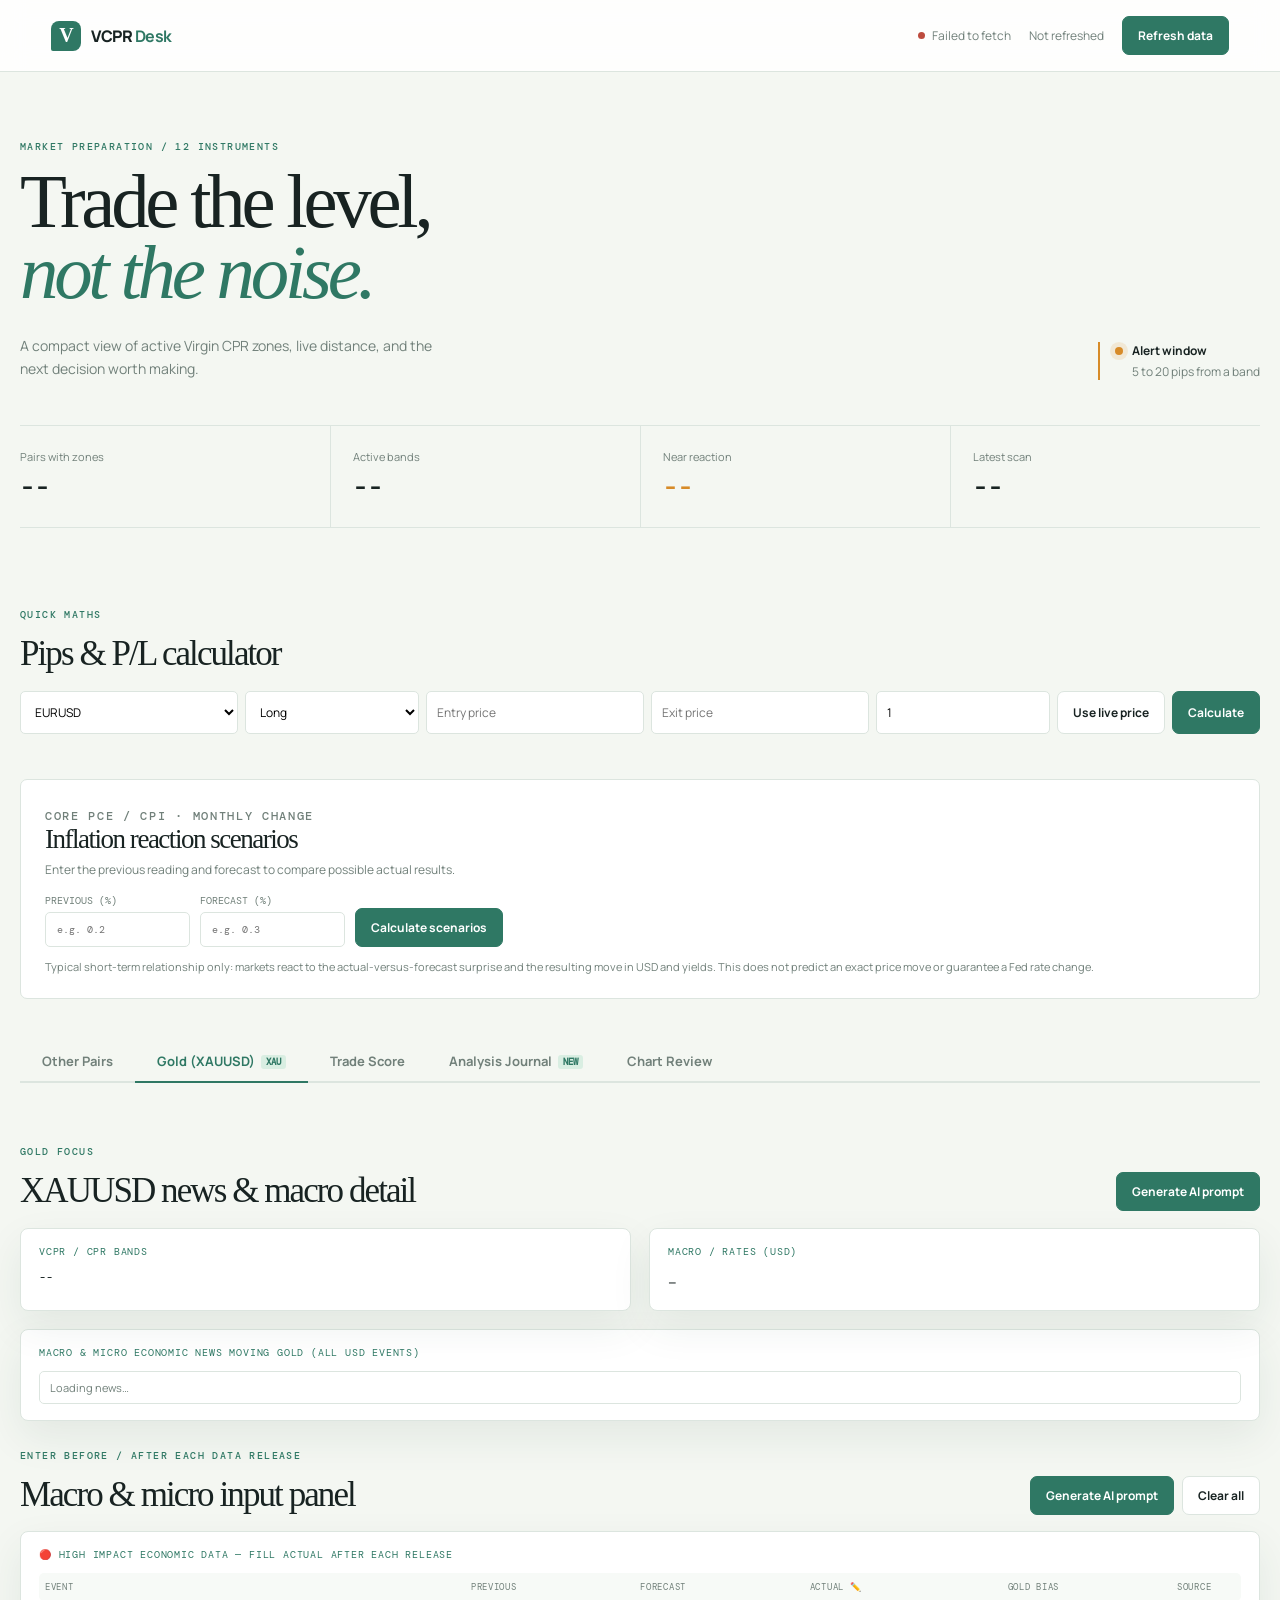
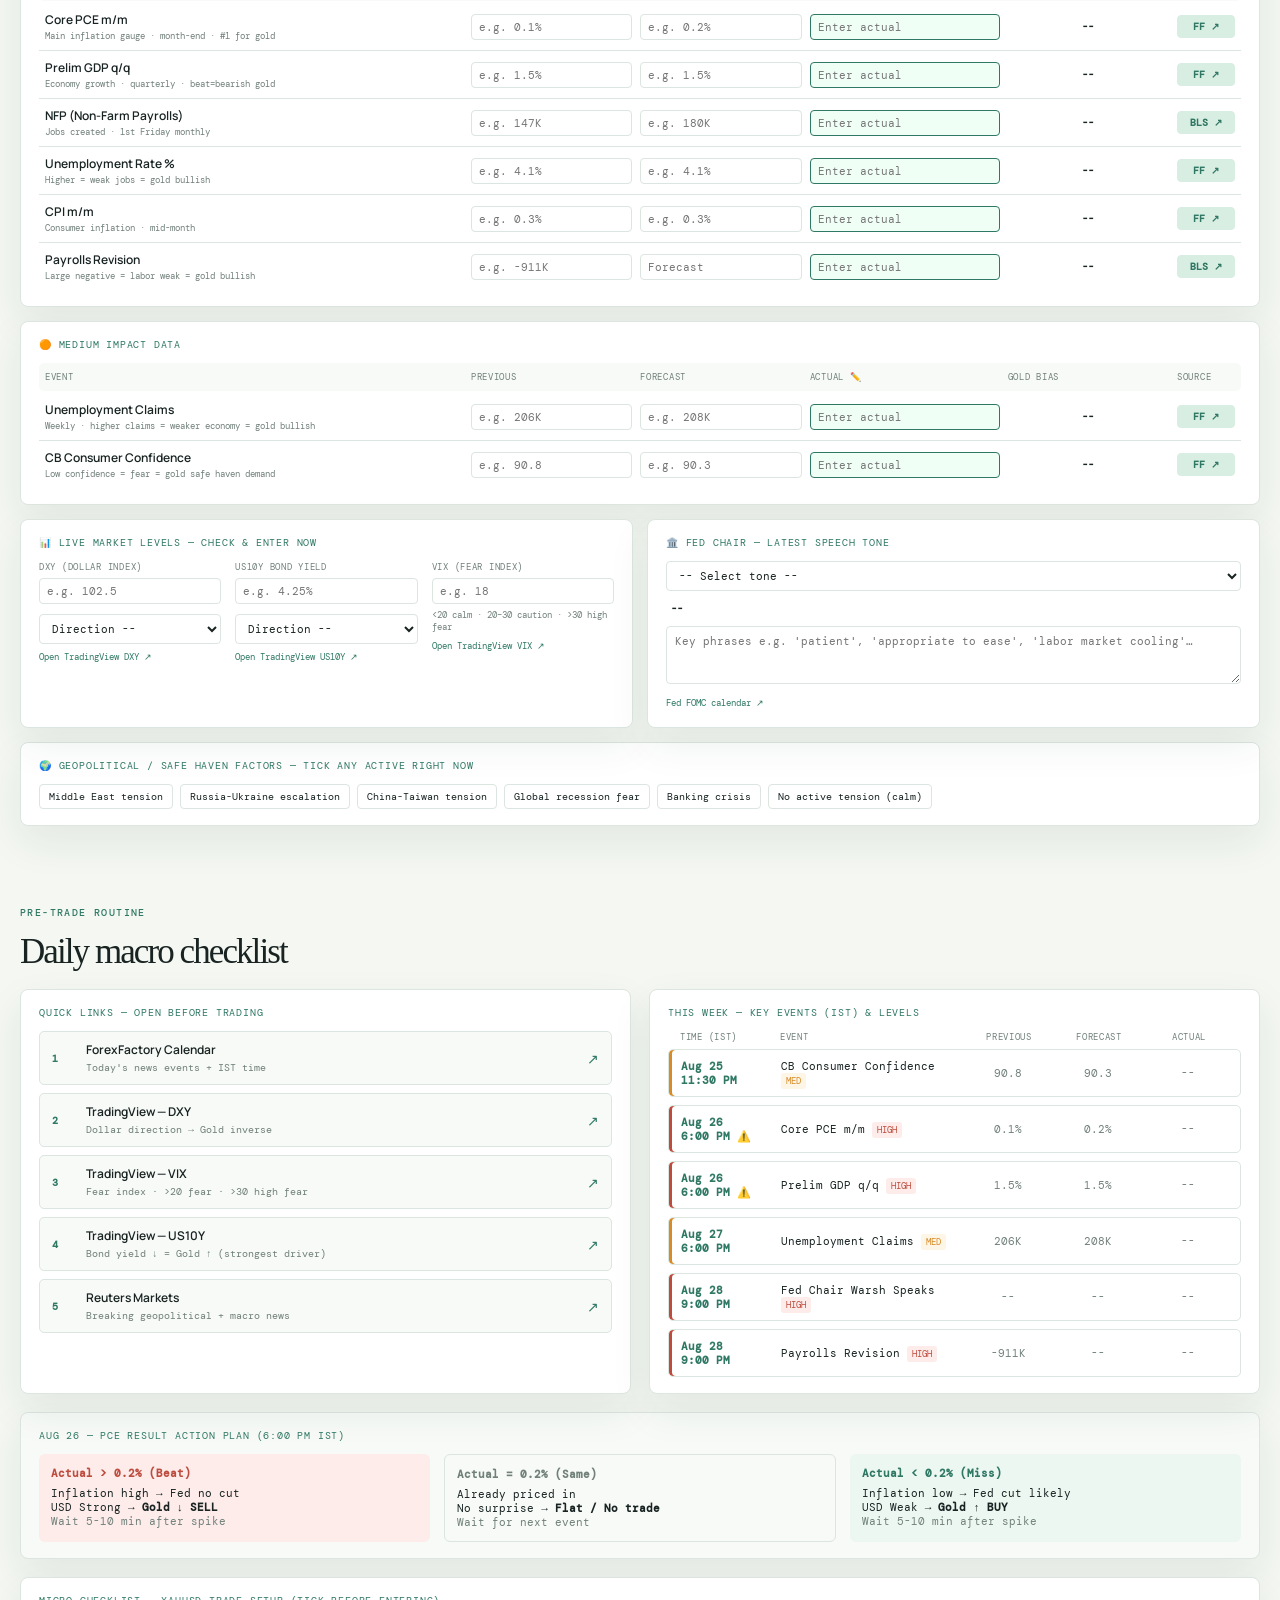
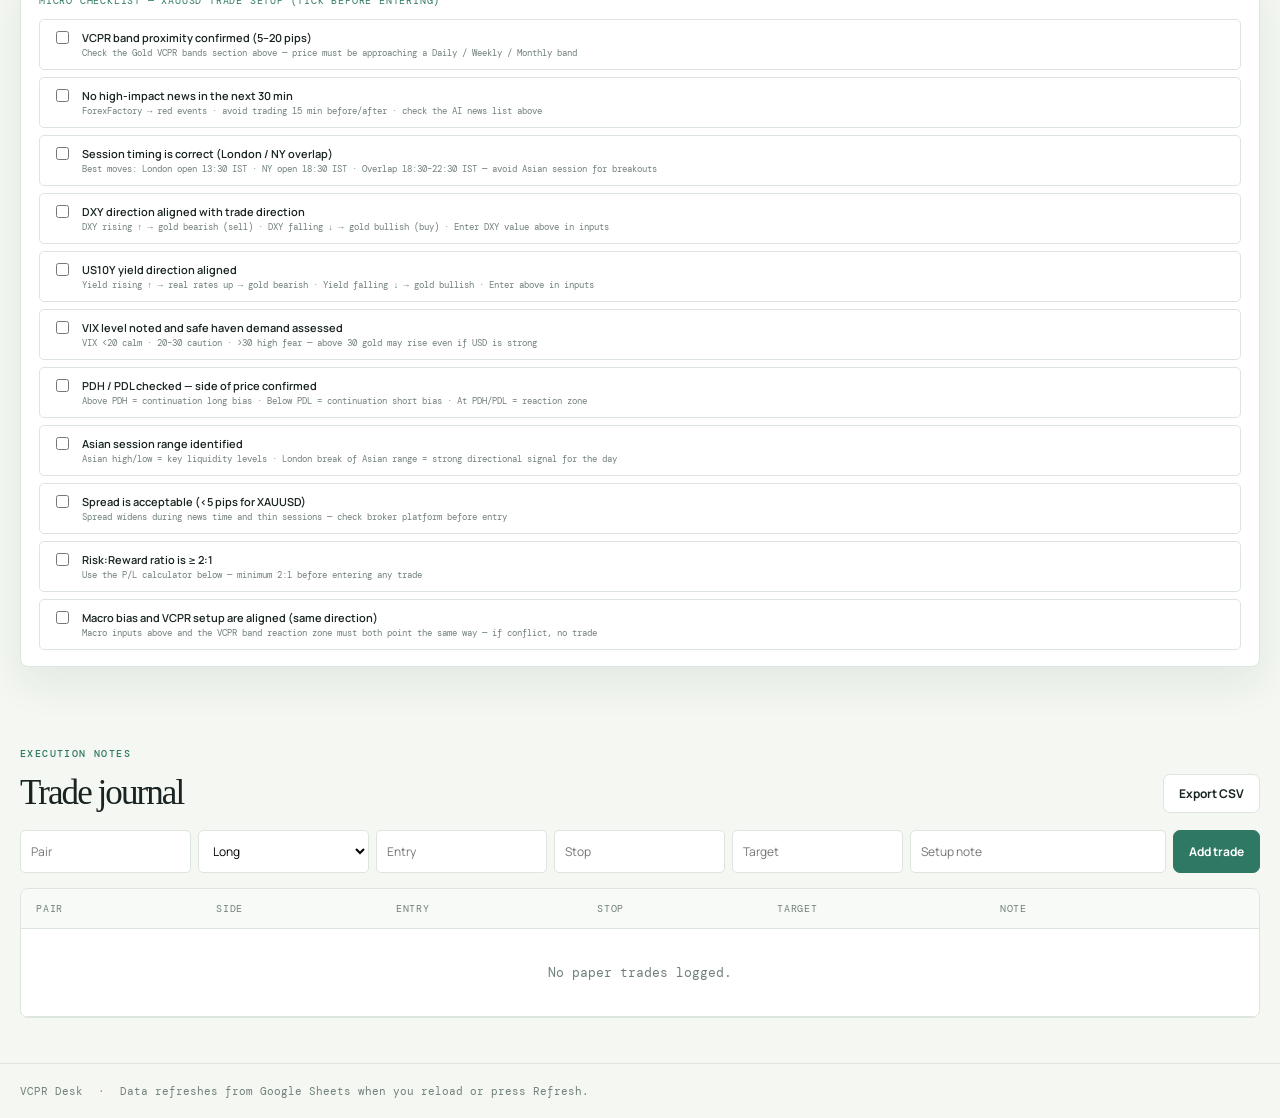
==== commit 48d7f39a: "update" ====
--- a/dashboard/index.html
+++ b/dashboard/index.html
@@ -183,6 +183,23 @@
     #tab-panel-review .ca-fetch-images figure{margin:0;display:flex;flex-direction:column;gap:6px}
     #tab-panel-review .ca-fetch-images figcaption{font:700 11px Manrope,sans-serif;color:var(--green);text-transform:uppercase;letter-spacing:.06em}
     #tab-panel-review .ca-fetch-images img{max-width:100%;width:100%;border-radius:8px;border:1px solid var(--line);box-shadow:var(--shadow)}
+    .inflation-calc{margin:0 0 42px;padding:22px 24px;background:var(--white);border:1px solid var(--line);border-radius:7px}
+    .inflation-calc-head{display:flex;justify-content:space-between;align-items:end;gap:18px;margin-bottom:16px}
+    .inflation-calc-head p{margin:6px 0 0;color:var(--muted);font-size:12px}
+    .inflation-calc-form{display:flex;align-items:end;gap:10px;flex-wrap:wrap}
+    .inflation-calc-form label{display:flex;flex-direction:column;gap:5px;color:var(--muted);font:10px 'DM Mono',monospace;text-transform:uppercase}
+    .inflation-calc-form input{width:145px;padding:10px 11px;border:1px solid var(--line);border-radius:5px;color:var(--ink);background:#fff}
+    .inflation-results{display:none;margin-top:18px;overflow-x:auto}
+    .inflation-results.show{display:block}
+    .inflation-table{width:100%;border-collapse:collapse;min-width:680px;text-align:left}
+    .inflation-table th{padding:9px 10px;background:#f4f7f2;color:var(--muted);font:10px 'DM Mono',monospace;text-transform:uppercase}
+    .inflation-table td{padding:11px 10px;border-top:1px solid var(--line);font-size:11px;line-height:1.45;vertical-align:top}
+    .inflation-table td:first-child{font:700 13px 'DM Mono',monospace;white-space:nowrap}
+    .inflation-table tr[data-outlook="bullish"] td:first-child{color:var(--green)}
+    .inflation-table tr[data-outlook="bearish"] td:first-child{color:var(--red)}
+    .inflation-table tr[data-outlook="neutral"] td:first-child{color:var(--amber)}
+    .inflation-caveat{margin:12px 0 0;color:var(--muted);font-size:11px;line-height:1.5}
+    @media(max-width:700px){.inflation-calc{padding:17px 14px}.inflation-calc-head{display:block}.inflation-calc-form label,.inflation-calc-form input{width:100%}.inflation-calc-form .button{width:100%}}
   </style>
 </head>
 <body>
@@ -194,6 +211,16 @@
     <section class="hero"><div><p class="eyebrow">Market preparation / 12 instruments</p><h1>Trade the level,<br><em>not the noise.</em></h1><p class="hero-copy">A compact view of active Virgin CPR zones, live distance, and the next decision worth making.</p></div><div class="hero-note"><span class="pulse"></span><strong>Alert window</strong><span>5 to 20 pips from a band</span></div></section>
     <section class="stats" aria-label="Dashboard summary"><div><span>Pairs with zones</span><strong id="stat-pairs">--</strong></div><div><span>Active bands</span><strong id="stat-bands">--</strong></div><div class="stat-alert"><span>Near reaction</span><strong id="stat-near">--</strong></div><div><span>Latest scan</span><strong id="stat-scan">--</strong></div></section>
     <section class="journal-section"><div class="section-heading"><div><p class="eyebrow">Quick maths</p><h2>Pips &amp; P/L calculator</h2></div></div><form id="calc-form" class="trade-form calc-form"><select name="pair" id="calc-pair"></select><select name="direction"><option>Long</option><option>Short</option></select><input name="entry" type="number" step="any" placeholder="Entry price" required><input name="exit" type="number" step="any" placeholder="Exit price" required><input name="lots" type="number" step="any" value="1" placeholder="Lot size"><button class="button" type="button" id="calc-use-live">Use live price</button><button class="button button-primary" type="submit">Calculate</button></form><div id="calc-result" class="calc-result"></div></section>
+    <section class="inflation-calc" aria-labelledby="inflation-calc-title">
+      <div class="inflation-calc-head"><div><p class="eyebrow">Core PCE / CPI · monthly change</p><h2 id="inflation-calc-title" style="font-size:27px">Inflation reaction scenarios</h2><p>Enter the previous reading and forecast to compare possible actual results.</p></div></div>
+      <form id="inflation-calc-form" class="inflation-calc-form">
+        <label>Previous (%)<input name="previous" type="number" step="any" placeholder="e.g. 0.2" required></label>
+        <label>Forecast (%)<input name="forecast" type="number" step="any" placeholder="e.g. 0.3" required></label>
+        <button class="button button-primary" type="submit">Calculate scenarios</button>
+      </form>
+      <div id="inflation-results" class="inflation-results" aria-live="polite"></div>
+      <p class="inflation-caveat">Typical short-term relationship only: markets react to the actual-versus-forecast surprise and the resulting move in USD and yields. This does not predict an exact price move or guarantee a Fed rate change.</p>
+    </section>
     <nav class="page-tab-nav" role="tablist" aria-label="Instrument view">
       <button class="page-tab-btn" id="ptab-pairs" role="tab" aria-selected="false" aria-controls="tab-panel-pairs">Other Pairs</button>
       <button class="page-tab-btn active" id="ptab-gold" role="tab" aria-selected="true" aria-controls="tab-panel-gold">Gold (XAUUSD)<span class="tab-badge">XAU</span></button>
